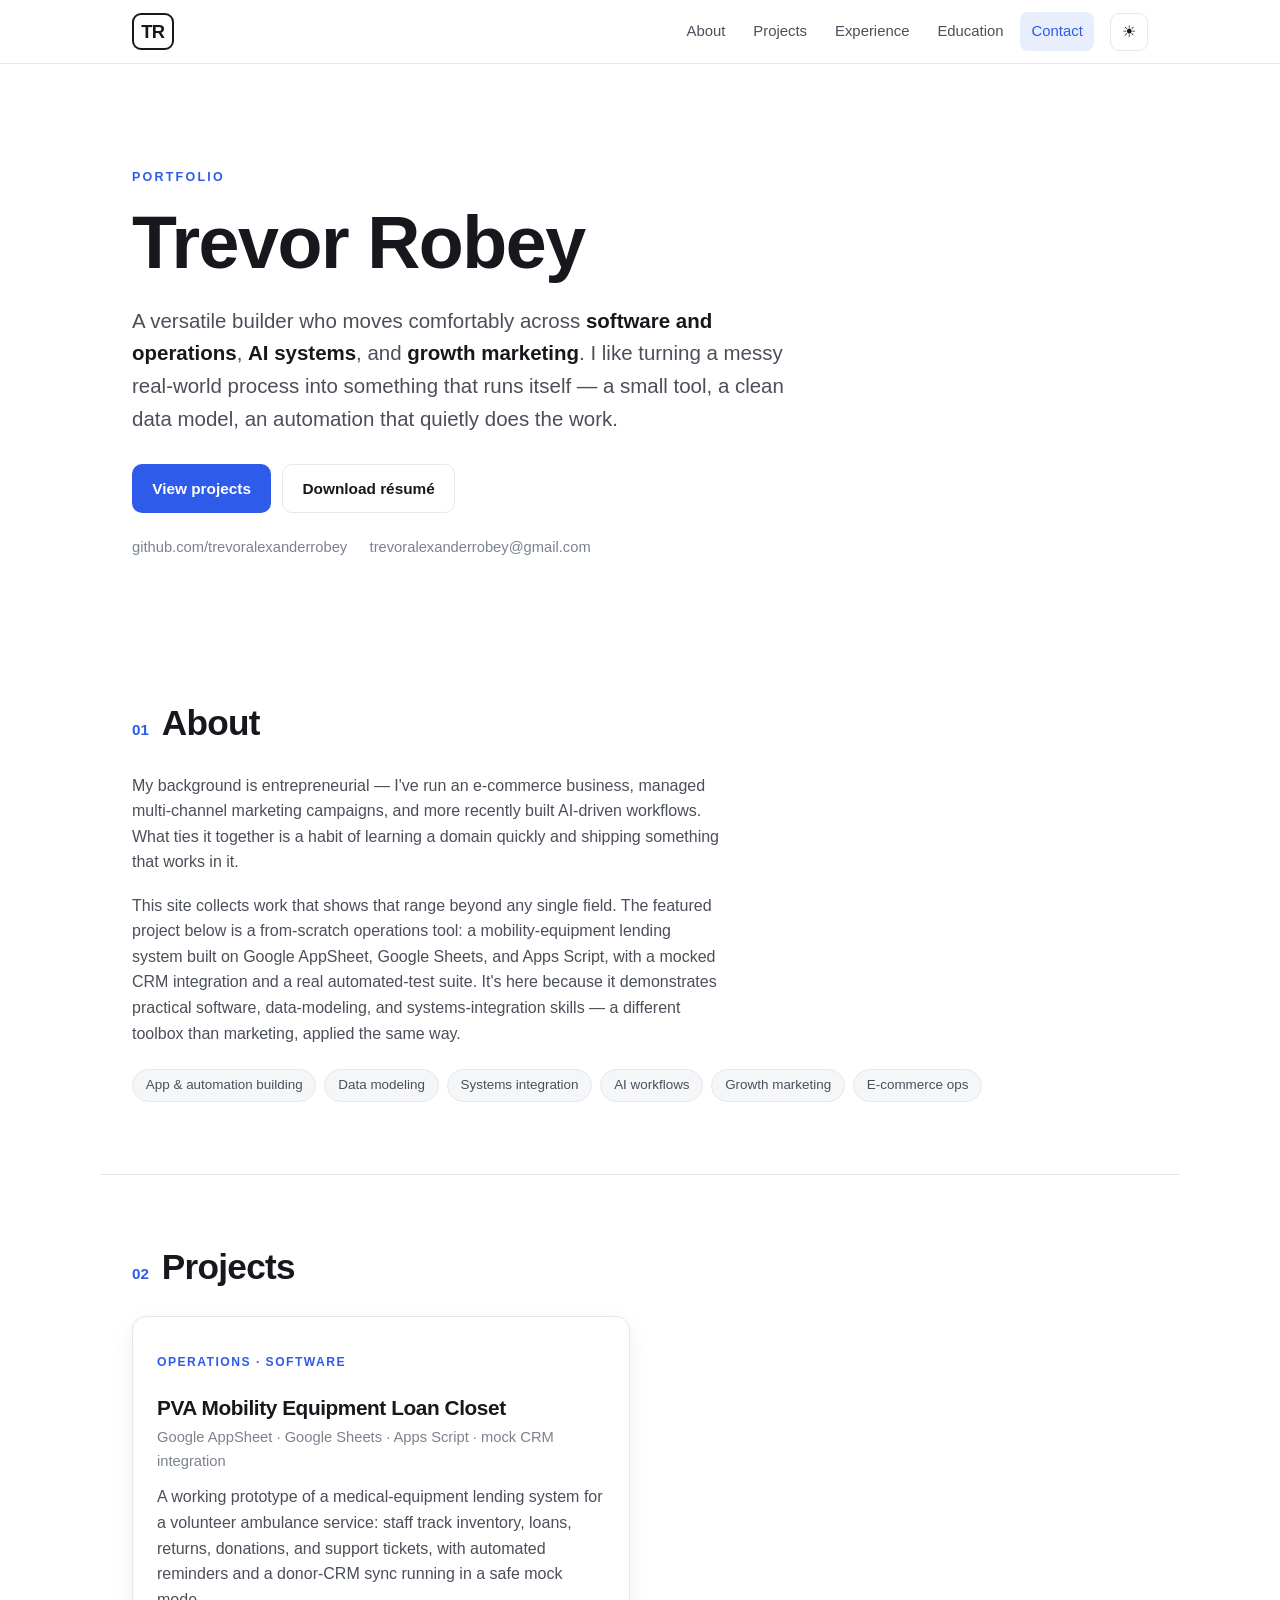
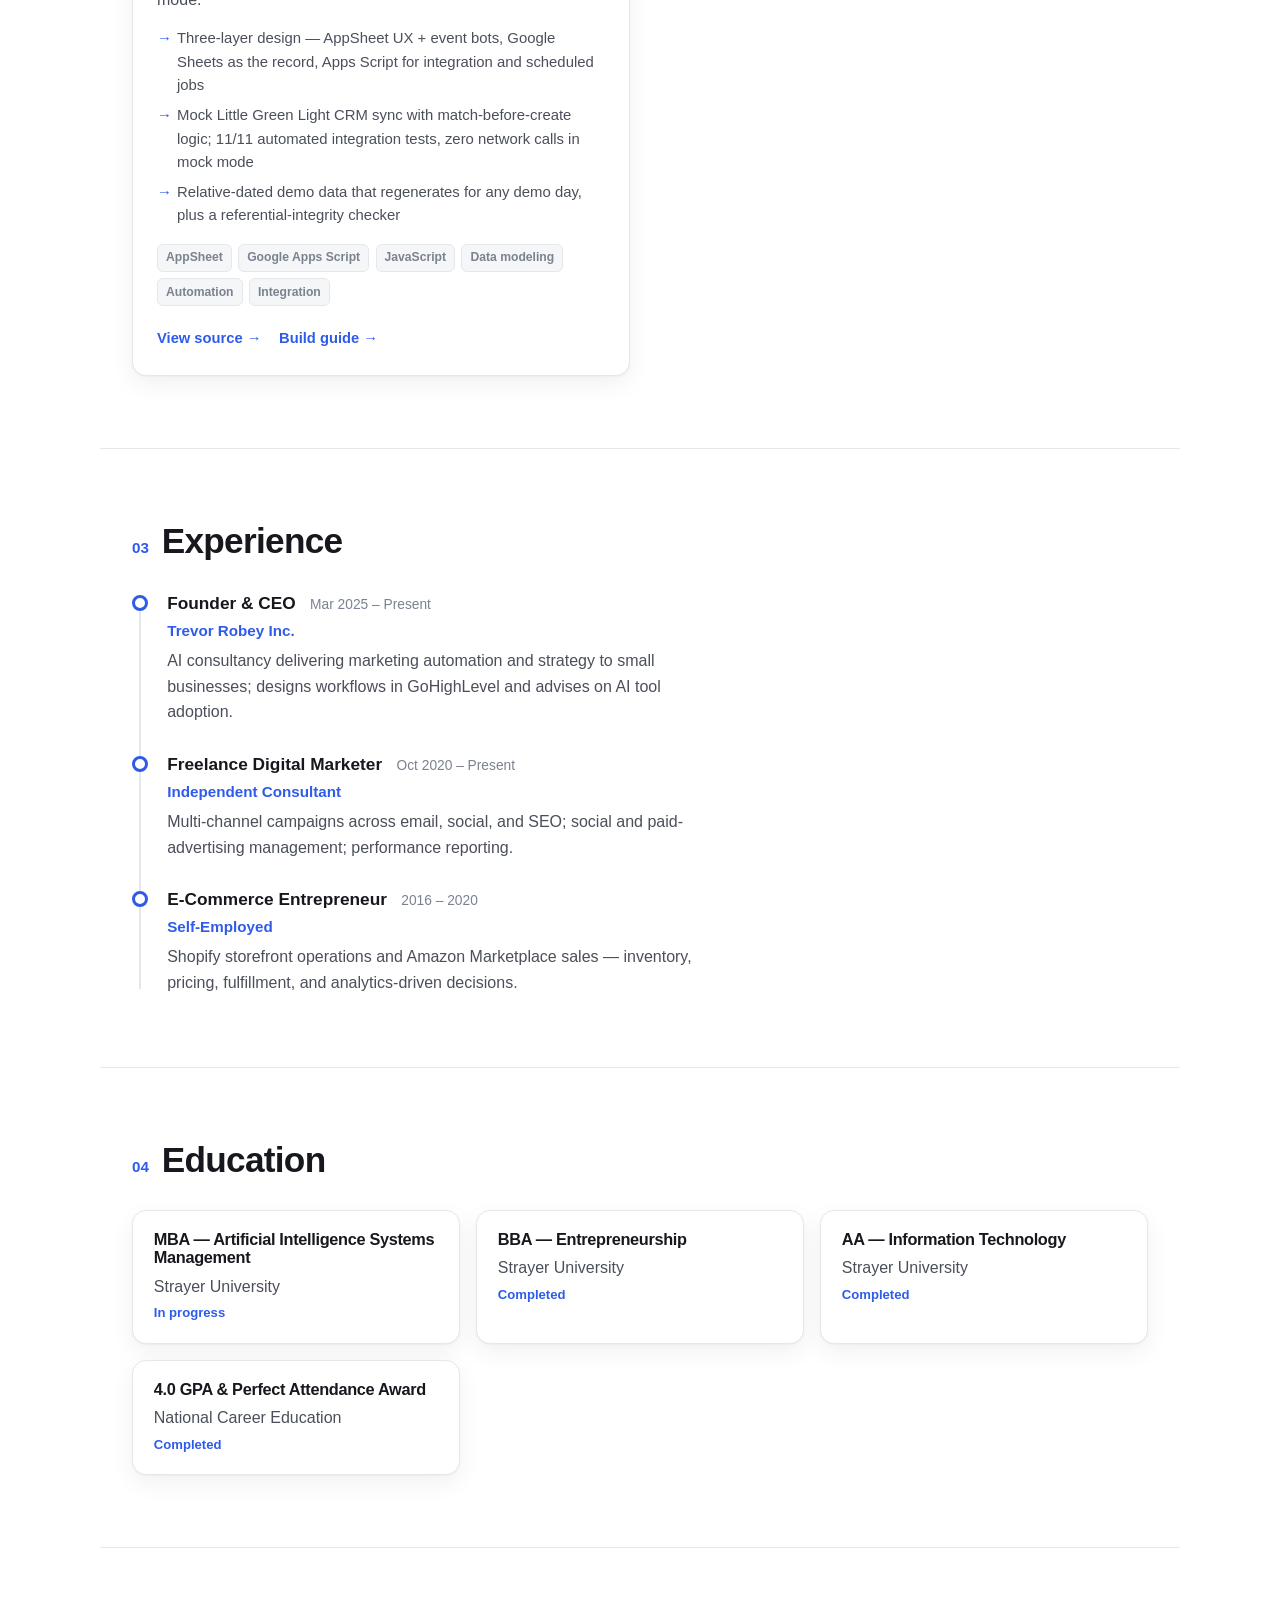
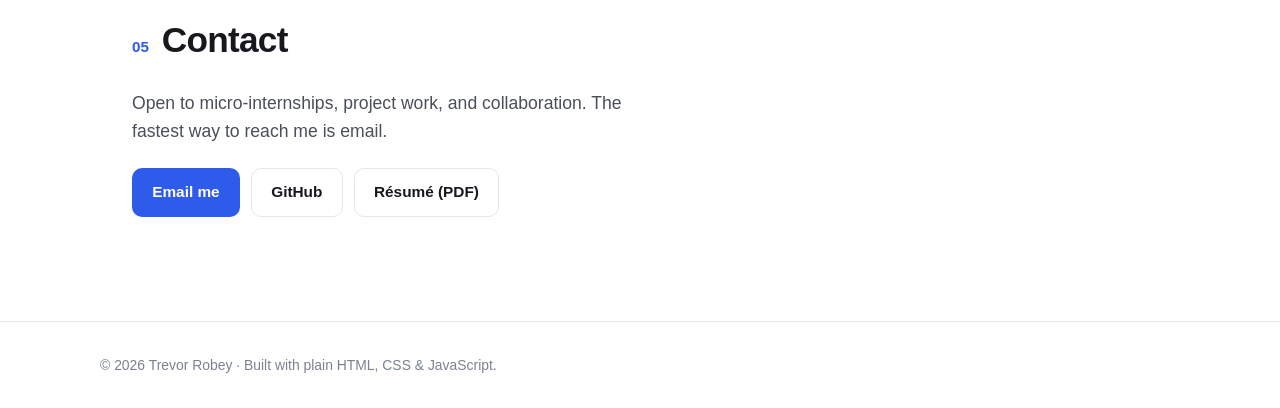
==== index.html @ 6213684a "Initial commit: de-branded single-page portfolio Responsive HTML/CSS/JS portfolio (no frameworks, no" ====
<!DOCTYPE html>
<html lang="en">
<head>
  <meta charset="UTF-8" />
  <meta name="viewport" content="width=device-width, initial-scale=1.0" />
  <title>Trevor Robey — Portfolio</title>
  <meta name="description" content="Trevor Robey — a versatile builder across software, operations, AI systems, marketing, and e-commerce. Selected projects and background." />
  <meta name="color-scheme" content="light dark" />
  <link rel="icon" type="image/svg+xml" href="assets/favicon.svg" />
  <link rel="stylesheet" href="css/style.css" />
</head>
<body>
  <a class="skip-link" href="#main">Skip to content</a>

  <header class="nav" id="nav">
    <div class="nav__inner">
      <a class="nav__brand" href="#top" aria-label="Home">TR</a>
      <nav class="nav__links" id="nav-links" aria-label="Primary">
        <a href="#about">About</a>
        <a href="#projects">Projects</a>
        <a href="#experience">Experience</a>
        <a href="#education">Education</a>
        <a href="#contact">Contact</a>
      </nav>
      <div class="nav__actions">
        <button class="theme-toggle" id="theme-toggle" type="button" aria-label="Toggle dark mode" title="Toggle theme">
          <span class="theme-toggle__icon" aria-hidden="true"></span>
        </button>
        <button class="nav__burger" id="nav-burger" type="button" aria-label="Open menu" aria-expanded="false" aria-controls="nav-links">
          <span></span><span></span><span></span>
        </button>
      </div>
    </div>
  </header>

  <main id="main">
    <!-- HERO / ABOUT -->
    <section class="hero" id="top">
      <div class="hero__inner reveal">
        <p class="hero__eyebrow">Portfolio</p>
        <h1 class="hero__title">Trevor Robey</h1>
        <p class="hero__lede">
          A versatile builder who moves comfortably across <strong>software and operations</strong>,
          <strong>AI systems</strong>, and <strong>growth marketing</strong>. I like turning a messy real-world
          process into something that runs itself — a small tool, a clean data model, an automation that
          quietly does the work.
        </p>
        <div class="hero__cta">
          <a class="btn btn--primary" href="#projects">View projects</a>
          <a class="btn btn--ghost" href="assets/Trevor-Robey-Resume.pdf" target="_blank" rel="noopener">Download résumé</a>
        </div>
        <ul class="hero__meta" aria-label="Quick links">
          <li><a href="https://github.com/trevoralexanderrobey" target="_blank" rel="noopener">github.com/trevoralexanderrobey</a></li>
          <li><a href="mailto:trevoralexanderrobey@gmail.com">trevoralexanderrobey@gmail.com</a></li>
        </ul>
      </div>
    </section>

    <!-- ABOUT DETAIL -->
    <section class="section" id="about" aria-labelledby="about-h">
      <div class="section__head reveal">
        <span class="section__num">01</span>
        <h2 id="about-h">About</h2>
      </div>
      <div class="about reveal">
        <p>
          My background is entrepreneurial — I've run an e-commerce business, managed multi-channel marketing
          campaigns, and more recently built AI-driven workflows. What ties it together is a habit of learning
          a domain quickly and shipping something that works in it.
        </p>
        <p>
          This site collects work that shows that range beyond any single field. The featured project below is a
          from-scratch operations tool: a mobility-equipment lending system built on Google AppSheet, Google Sheets,
          and Apps Script, with a mocked CRM integration and a real automated-test suite. It's here because it
          demonstrates practical software, data-modeling, and systems-integration skills — a different toolbox than
          marketing, applied the same way.
        </p>
        <ul class="about__tags" aria-label="Areas of focus">
          <li>App &amp; automation building</li>
          <li>Data modeling</li>
          <li>Systems integration</li>
          <li>AI workflows</li>
          <li>Growth marketing</li>
          <li>E-commerce ops</li>
        </ul>
      </div>
    </section>

    <!-- PROJECTS -->
    <section class="section" id="projects" aria-labelledby="projects-h">
      <div class="section__head reveal">
        <span class="section__num">02</span>
        <h2 id="projects-h">Projects</h2>
      </div>
      <!-- Project data. Add a project by appending an object to this array. -->
      <script id="projects-data" type="application/json">
      {
        "projects": [
          {
            "eyebrow": "Operations · Software",
            "title": "PVA Mobility Equipment Loan Closet",
            "subtitle": "Google AppSheet · Google Sheets · Apps Script · mock CRM integration",
            "description": "A working prototype of a medical-equipment lending system for a volunteer ambulance service: staff track inventory, loans, returns, donations, and support tickets, with automated reminders and a donor-CRM sync running in a safe mock mode.",
            "highlights": [
              "Three-layer design — AppSheet UX + event bots, Google Sheets as the record, Apps Script for integration and scheduled jobs",
              "Mock Little Green Light CRM sync with match-before-create logic; 11/11 automated integration tests, zero network calls in mock mode",
              "Relative-dated demo data that regenerates for any demo day, plus a referential-integrity checker"
            ],
            "tags": ["AppSheet", "Google Apps Script", "JavaScript", "Data modeling", "Automation", "Integration"],
            "links": [
              { "label": "View source", "href": "https://github.com/trevoralexanderrobey/pva-loan-closet" },
              { "label": "Build guide", "href": "https://github.com/trevoralexanderrobey/pva-loan-closet/blob/main/docs/AppSheet_Build_Guide.md" }
            ]
          }
        ]
      }
      </script>

      <div class="projects" id="projects-grid" aria-live="polite">
        <!-- JS replaces this with cards from #projects-data. Static card = no-JS fallback. -->
        <article class="project">
          <p class="project__eyebrow">Operations · Software</p>
          <h3 class="project__title">PVA Mobility Equipment Loan Closet</h3>
          <p class="project__subtitle">Google AppSheet · Google Sheets · Apps Script · mock CRM integration</p>
          <p class="project__desc">A working prototype of a medical-equipment lending system for a volunteer ambulance service, with automated reminders and a donor-CRM sync running in a safe mock mode. Built on AppSheet + Google Sheets + Apps Script, with an 11/11 automated test suite.</p>
          <div class="project__links">
            <a href="https://github.com/trevoralexanderrobey/pva-loan-closet" target="_blank" rel="noopener">View source →</a>
            <a href="https://github.com/trevoralexanderrobey/pva-loan-closet/blob/main/docs/AppSheet_Build_Guide.md" target="_blank" rel="noopener">Build guide →</a>
          </div>
        </article>
      </div>
    </section>

    <!-- EXPERIENCE -->
    <section class="section" id="experience" aria-labelledby="experience-h">
      <div class="section__head reveal">
        <span class="section__num">03</span>
        <h2 id="experience-h">Experience</h2>
      </div>
      <ol class="timeline">
        <li class="timeline__item reveal">
          <div class="timeline__dot" aria-hidden="true"></div>
          <div class="timeline__body">
            <div class="timeline__meta"><span class="timeline__role">Founder &amp; CEO</span><span class="timeline__dates">Mar 2025 – Present</span></div>
            <p class="timeline__org">Trevor Robey Inc.</p>
            <p class="timeline__desc">AI consultancy delivering marketing automation and strategy to small businesses; designs workflows in GoHighLevel and advises on AI tool adoption.</p>
          </div>
        </li>
        <li class="timeline__item reveal">
          <div class="timeline__dot" aria-hidden="true"></div>
          <div class="timeline__body">
            <div class="timeline__meta"><span class="timeline__role">Freelance Digital Marketer</span><span class="timeline__dates">Oct 2020 – Present</span></div>
            <p class="timeline__org">Independent Consultant</p>
            <p class="timeline__desc">Multi-channel campaigns across email, social, and SEO; social and paid-advertising management; performance reporting.</p>
          </div>
        </li>
        <li class="timeline__item reveal">
          <div class="timeline__dot" aria-hidden="true"></div>
          <div class="timeline__body">
            <div class="timeline__meta"><span class="timeline__role">E-Commerce Entrepreneur</span><span class="timeline__dates">2016 – 2020</span></div>
            <p class="timeline__org">Self-Employed</p>
            <p class="timeline__desc">Shopify storefront operations and Amazon Marketplace sales — inventory, pricing, fulfillment, and analytics-driven decisions.</p>
          </div>
        </li>
      </ol>
    </section>

    <!-- EDUCATION -->
    <section class="section" id="education" aria-labelledby="education-h">
      <div class="section__head reveal">
        <span class="section__num">04</span>
        <h2 id="education-h">Education</h2>
      </div>
      <div class="edu">
        <article class="edu__card reveal">
          <h3>MBA — Artificial Intelligence Systems Management</h3>
          <p class="edu__school">Strayer University</p>
          <p class="edu__status">In progress</p>
        </article>
        <article class="edu__card reveal">
          <h3>BBA — Entrepreneurship</h3>
          <p class="edu__school">Strayer University</p>
          <p class="edu__status">Completed</p>
        </article>
        <article class="edu__card reveal">
          <h3>AA — Information Technology</h3>
          <p class="edu__school">Strayer University</p>
          <p class="edu__status">Completed</p>
        </article>
        <article class="edu__card reveal">
          <h3>4.0 GPA &amp; Perfect Attendance Award</h3>
          <p class="edu__school">National Career Education</p>
          <p class="edu__status">Completed</p>
        </article>
      </div>
    </section>

    <!-- CONTACT -->
    <section class="section section--contact" id="contact" aria-labelledby="contact-h">
      <div class="section__head reveal">
        <span class="section__num">05</span>
        <h2 id="contact-h">Contact</h2>
      </div>
      <div class="contact reveal">
        <p class="contact__lede">Open to micro-internships, project work, and collaboration. The fastest way to reach me is email.</p>
        <div class="contact__links">
          <a class="btn btn--primary" href="mailto:trevoralexanderrobey@gmail.com">Email me</a>
          <a class="btn btn--ghost" href="https://github.com/trevoralexanderrobey" target="_blank" rel="noopener">GitHub</a>
          <a class="btn btn--ghost" href="assets/Trevor-Robey-Resume.pdf" target="_blank" rel="noopener">Résumé (PDF)</a>
        </div>
      </div>
    </section>
  </main>

  <footer class="footer">
    <p>© <span id="year">2026</span> Trevor Robey · Built with plain HTML, CSS &amp; JavaScript.</p>
  </footer>

  <script src="js/main.js" defer></script>
</body>
</html>
---- css/style.css ----
/* ===========================================================================
   TR-Portfolio — style.css
   Modern, responsive, single-page. No frameworks, no external requests.
   Light + dark via prefers-color-scheme, overridable by a [data-theme] toggle.
   =========================================================================== */

:root {
  --bg: #ffffff;
  --bg-soft: #f5f6f8;
  --bg-elev: #ffffff;
  --ink: #16181d;
  --ink-soft: #4a4f5a;
  --ink-faint: #7b828f;
  --line: #e4e7ec;
  --accent: #2f5bea;
  --accent-ink: #ffffff;
  --accent-soft: rgba(47, 91, 234, 0.10);
  --shadow: 0 1px 2px rgba(16, 18, 29, .04), 0 8px 24px rgba(16, 18, 29, .06);
  --radius: 14px;
  --maxw: 1080px;
  --nav-h: 64px;
  --font: -apple-system, BlinkMacSystemFont, "Segoe UI", Roboto, Helvetica, Arial, sans-serif;
}

@media (prefers-color-scheme: dark) {
  :root {
    --bg: #0e1014;
    --bg-soft: #14171d;
    --bg-elev: #171b22;
    --ink: #eef1f6;
    --ink-soft: #b7bdc9;
    --ink-faint: #838b99;
    --line: #262b34;
    --accent: #6d8bff;
    --accent-ink: #0e1014;
    --accent-soft: rgba(109, 139, 255, 0.14);
    --shadow: 0 1px 2px rgba(0, 0, 0, .3), 0 10px 30px rgba(0, 0, 0, .35);
  }
}

/* Manual overrides win over the media query in both directions */
:root[data-theme="dark"] {
  --bg: #0e1014; --bg-soft: #14171d; --bg-elev: #171b22;
  --ink: #eef1f6; --ink-soft: #b7bdc9; --ink-faint: #838b99; --line: #262b34;
  --accent: #6d8bff; --accent-ink: #0e1014; --accent-soft: rgba(109,139,255,.14);
  --shadow: 0 1px 2px rgba(0,0,0,.3), 0 10px 30px rgba(0,0,0,.35);
}
:root[data-theme="light"] {
  --bg: #ffffff; --bg-soft: #f5f6f8; --bg-elev: #ffffff;
  --ink: #16181d; --ink-soft: #4a4f5a; --ink-faint: #7b828f; --line: #e4e7ec;
  --accent: #2f5bea; --accent-ink: #ffffff; --accent-soft: rgba(47,91,234,.10);
  --shadow: 0 1px 2px rgba(16,18,29,.04), 0 8px 24px rgba(16,18,29,.06);
}

* { box-sizing: border-box; }

html { scroll-behavior: smooth; scroll-padding-top: calc(var(--nav-h) + 12px); }
@media (prefers-reduced-motion: reduce) { html { scroll-behavior: auto; } }

body {
  margin: 0;
  font-family: var(--font);
  color: var(--ink);
  background: var(--bg);
  line-height: 1.6;
  -webkit-font-smoothing: antialiased;
  text-rendering: optimizeLegibility;
}

a { color: var(--accent); text-decoration: none; }
a:hover { text-decoration: underline; }

h1, h2, h3 { line-height: 1.15; letter-spacing: -0.02em; margin: 0; }

.skip-link {
  position: absolute; left: -999px; top: 0; z-index: 100;
  background: var(--accent); color: var(--accent-ink);
  padding: .6rem 1rem; border-radius: 0 0 8px 0;
}
.skip-link:focus { left: 0; }

/* ------------------------------------------------------------------ nav */
.nav {
  position: sticky; top: 0; z-index: 50;
  height: var(--nav-h);
  background: color-mix(in srgb, var(--bg) 82%, transparent);
  backdrop-filter: saturate(1.4) blur(12px);
  -webkit-backdrop-filter: saturate(1.4) blur(12px);
  border-bottom: 1px solid var(--line);
}
.nav__inner {
  max-width: var(--maxw); margin: 0 auto; height: 100%;
  padding: 0 clamp(1rem, 4vw, 2rem);
  display: flex; align-items: center; gap: 1rem;
}
.nav__brand {
  font-weight: 800; font-size: 1.15rem; letter-spacing: -.03em;
  color: var(--ink); text-decoration: none;
  border: 2px solid var(--ink); border-radius: 9px; padding: .1rem .45rem;
}
.nav__links { margin-left: auto; display: flex; gap: .35rem; }
.nav__links a {
  color: var(--ink-soft); font-size: .93rem; font-weight: 500;
  padding: .5rem .7rem; border-radius: 8px; text-decoration: none;
}
.nav__links a:hover { color: var(--ink); background: var(--bg-soft); }
.nav__links a.is-active { color: var(--accent); background: var(--accent-soft); }

.nav__actions { display: flex; align-items: center; gap: .4rem; }
.theme-toggle {
  width: 38px; height: 38px; display: grid; place-items: center;
  border: 1px solid var(--line); border-radius: 9px; background: var(--bg-elev);
  cursor: pointer; color: var(--ink);
}
.theme-toggle:hover { background: var(--bg-soft); }
.theme-toggle__icon { font-size: 1rem; line-height: 1; display: block; }

.nav__burger { display: none; width: 38px; height: 38px; border: 1px solid var(--line);
  border-radius: 9px; background: var(--bg-elev); cursor: pointer; padding: 0;
  flex-direction: column; gap: 4px; align-items: center; justify-content: center; }
.nav__burger span { width: 18px; height: 2px; background: var(--ink); border-radius: 2px; transition: .2s; }
.nav__burger[aria-expanded="true"] span:nth-child(1) { transform: translateY(6px) rotate(45deg); }
.nav__burger[aria-expanded="true"] span:nth-child(2) { opacity: 0; }
.nav__burger[aria-expanded="true"] span:nth-child(3) { transform: translateY(-6px) rotate(-45deg); }

@media (max-width: 720px) {
  .nav__burger { display: flex; }
  .nav__links {
    position: fixed; inset: var(--nav-h) 0 auto 0; flex-direction: column; gap: 0;
    background: var(--bg-elev); border-bottom: 1px solid var(--line);
    padding: .5rem clamp(1rem, 4vw, 2rem) 1rem;
    transform: translateY(-140%); transition: transform .25s ease; box-shadow: var(--shadow);
  }
  .nav__links.is-open { transform: translateY(0); }
  .nav__links a { padding: .8rem .4rem; border-radius: 8px; font-size: 1rem; }
}

/* ------------------------------------------------------------------ layout */
.hero, .section { max-width: var(--maxw); margin: 0 auto; padding: 0 clamp(1rem, 4vw, 2rem); }

.hero { padding-top: clamp(3rem, 10vw, 6.5rem); padding-bottom: clamp(2.5rem, 7vw, 4.5rem); }
.hero__eyebrow {
  text-transform: uppercase; letter-spacing: .18em; font-size: .78rem; font-weight: 700;
  color: var(--accent); margin: 0 0 .8rem;
}
.hero__title { font-size: clamp(2.6rem, 8vw, 4.6rem); font-weight: 800; }
.hero__lede {
  max-width: 60ch; margin: 1.2rem 0 0; font-size: clamp(1.05rem, 2.4vw, 1.28rem);
  color: var(--ink-soft);
}
.hero__lede strong { color: var(--ink); font-weight: 650; }
.hero__cta { display: flex; flex-wrap: wrap; gap: .7rem; margin: 1.8rem 0 1.4rem; }
.hero__meta { list-style: none; padding: 0; margin: 0; display: flex; flex-wrap: wrap; gap: .4rem 1.4rem; font-size: .92rem; }
.hero__meta a { color: var(--ink-faint); }
.hero__meta a:hover { color: var(--accent); }

.btn {
  display: inline-flex; align-items: center; gap: .5rem;
  padding: .7rem 1.2rem; border-radius: 10px; font-weight: 600; font-size: .96rem;
  cursor: pointer; border: 1px solid transparent; text-decoration: none; transition: .16s ease;
}
.btn:hover { text-decoration: none; transform: translateY(-1px); }
.btn--primary { background: var(--accent); color: var(--accent-ink); }
.btn--primary:hover { filter: brightness(1.05); box-shadow: var(--shadow); }
.btn--ghost { background: var(--bg-elev); color: var(--ink); border-color: var(--line); }
.btn--ghost:hover { background: var(--bg-soft); }

.section { padding-top: clamp(2.5rem, 7vw, 4.5rem); padding-bottom: clamp(2.5rem, 7vw, 4.5rem); }
.section + .section { border-top: 1px solid var(--line); }
.section__head { display: flex; align-items: baseline; gap: .8rem; margin-bottom: 1.8rem; }
.section__num { color: var(--accent); font-weight: 700; font-size: .95rem; font-variant-numeric: tabular-nums; }
.section__head h2 { font-size: clamp(1.6rem, 4.5vw, 2.2rem); font-weight: 750; }

.about p { max-width: 66ch; color: var(--ink-soft); margin: 0 0 1.1rem; }
.about__tags { list-style: none; display: flex; flex-wrap: wrap; gap: .5rem; padding: 0; margin: 1.4rem 0 0; }
.about__tags li {
  font-size: .84rem; font-weight: 500; color: var(--ink-soft);
  background: var(--bg-soft); border: 1px solid var(--line); border-radius: 999px; padding: .3rem .8rem;
}

/* ------------------------------------------------------------------ projects */
.projects { display: grid; gap: 1.2rem; grid-template-columns: repeat(auto-fill, minmax(min(100%, 340px), 1fr)); }
.project {
  background: var(--bg-elev); border: 1px solid var(--line); border-radius: var(--radius);
  padding: 1.5rem; box-shadow: var(--shadow); display: flex; flex-direction: column; gap: .7rem;
  transition: transform .18s ease, border-color .18s ease;
}
.project:hover { transform: translateY(-3px); border-color: color-mix(in srgb, var(--accent) 45%, var(--line)); }
.project__eyebrow { font-size: .76rem; text-transform: uppercase; letter-spacing: .12em; font-weight: 700; color: var(--accent); }
.project__title { font-size: 1.3rem; font-weight: 700; }
.project__subtitle { color: var(--ink-faint); font-size: .92rem; margin: -.3rem 0 0; }
.project__desc { color: var(--ink-soft); margin: 0; }
.project__highlights { list-style: none; padding: 0; margin: .2rem 0 0; display: grid; gap: .35rem; }
.project__highlights li { position: relative; padding-left: 1.25rem; color: var(--ink-soft); font-size: .93rem; }
.project__highlights li::before { content: "→"; position: absolute; left: 0; color: var(--accent); font-weight: 700; }
.project__tags { list-style: none; display: flex; flex-wrap: wrap; gap: .4rem; padding: 0; margin: .3rem 0 0; }
.project__tags li { font-size: .76rem; font-weight: 600; color: var(--ink-faint); background: var(--bg-soft); border: 1px solid var(--line); border-radius: 6px; padding: .2rem .5rem; }
.project__links { display: flex; flex-wrap: wrap; gap: .6rem 1.1rem; margin-top: auto; padding-top: .6rem; }
.project__links a { font-weight: 600; font-size: .92rem; }

/* ------------------------------------------------------------------ timeline */
.timeline { list-style: none; margin: 0; padding: 0; position: relative; }
.timeline::before { content: ""; position: absolute; left: 7px; top: 6px; bottom: 6px; width: 2px; background: var(--line); }
.timeline__item { position: relative; padding: 0 0 1.6rem 2.2rem; }
.timeline__item:last-child { padding-bottom: 0; }
.timeline__dot { position: absolute; left: 0; top: 5px; width: 16px; height: 16px; border-radius: 50%; background: var(--bg); border: 3px solid var(--accent); }
.timeline__meta { display: flex; flex-wrap: wrap; align-items: baseline; gap: .3rem .9rem; }
.timeline__role { font-weight: 700; font-size: 1.08rem; }
.timeline__dates { color: var(--ink-faint); font-size: .86rem; font-variant-numeric: tabular-nums; }
.timeline__org { color: var(--accent); font-weight: 600; margin: .1rem 0 .3rem; font-size: .95rem; }
.timeline__desc { color: var(--ink-soft); margin: 0; max-width: 62ch; }

/* ------------------------------------------------------------------ education */
.edu { display: grid; gap: 1rem; grid-template-columns: repeat(auto-fill, minmax(min(100%, 260px), 1fr)); }
.edu__card { background: var(--bg-elev); border: 1px solid var(--line); border-radius: var(--radius); padding: 1.2rem 1.3rem; box-shadow: var(--shadow); }
.edu__card h3 { font-size: 1.02rem; font-weight: 700; }
.edu__school { color: var(--ink-soft); margin: .4rem 0 .2rem; }
.edu__status { color: var(--accent); font-size: .82rem; font-weight: 600; margin: 0; }

/* ------------------------------------------------------------------ contact */
.section--contact { text-align: left; }
.contact__lede { max-width: 54ch; color: var(--ink-soft); font-size: 1.1rem; margin: 0 0 1.4rem; }
.contact__links { display: flex; flex-wrap: wrap; gap: .7rem; }

/* ------------------------------------------------------------------ footer */
.footer { border-top: 1px solid var(--line); margin-top: 2rem; padding: 2rem clamp(1rem, 4vw, 2rem); }
.footer p { max-width: var(--maxw); margin: 0 auto; color: var(--ink-faint); font-size: .87rem; }

/* ------------------------------------------------------------------ reveal */
.reveal { opacity: 0; transform: translateY(14px); transition: opacity .5s ease, transform .5s ease; }
.reveal.is-in { opacity: 1; transform: none; }
@media (prefers-reduced-motion: reduce) { .reveal { opacity: 1; transform: none; transition: none; } }
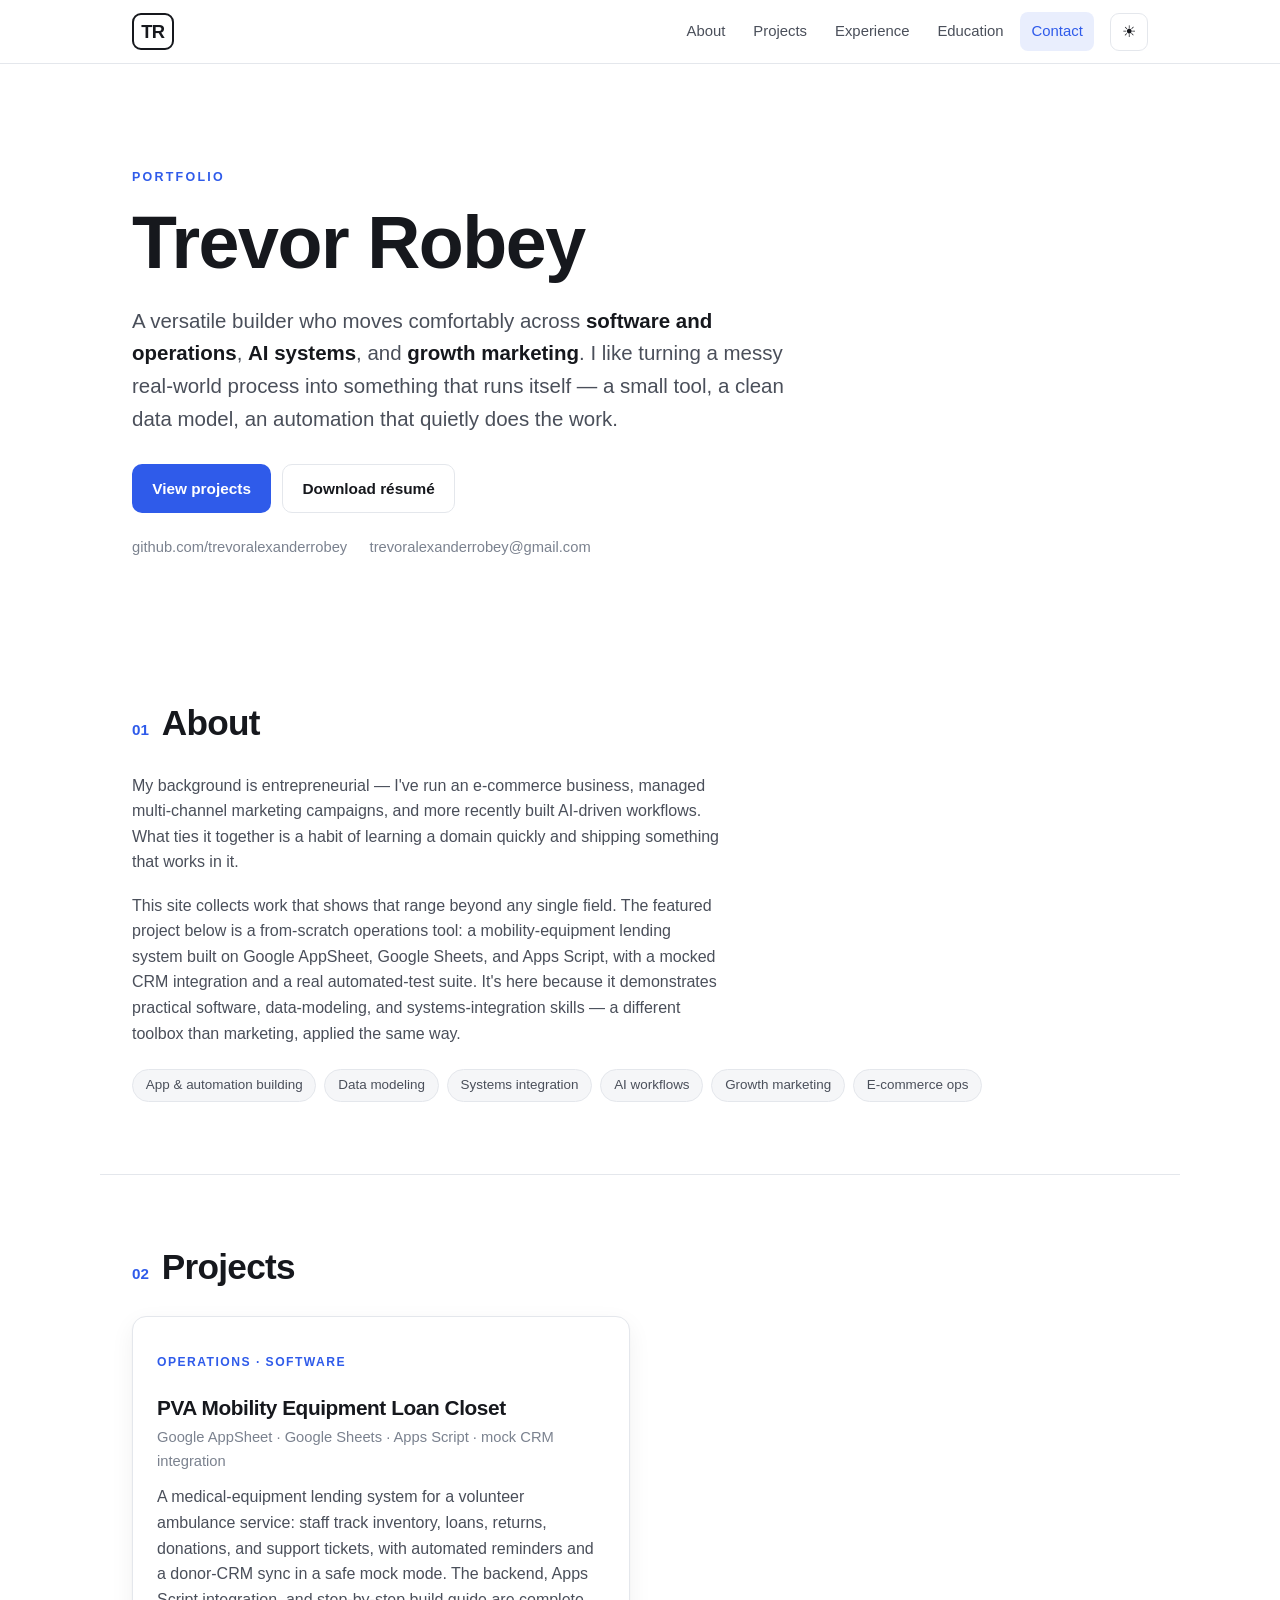
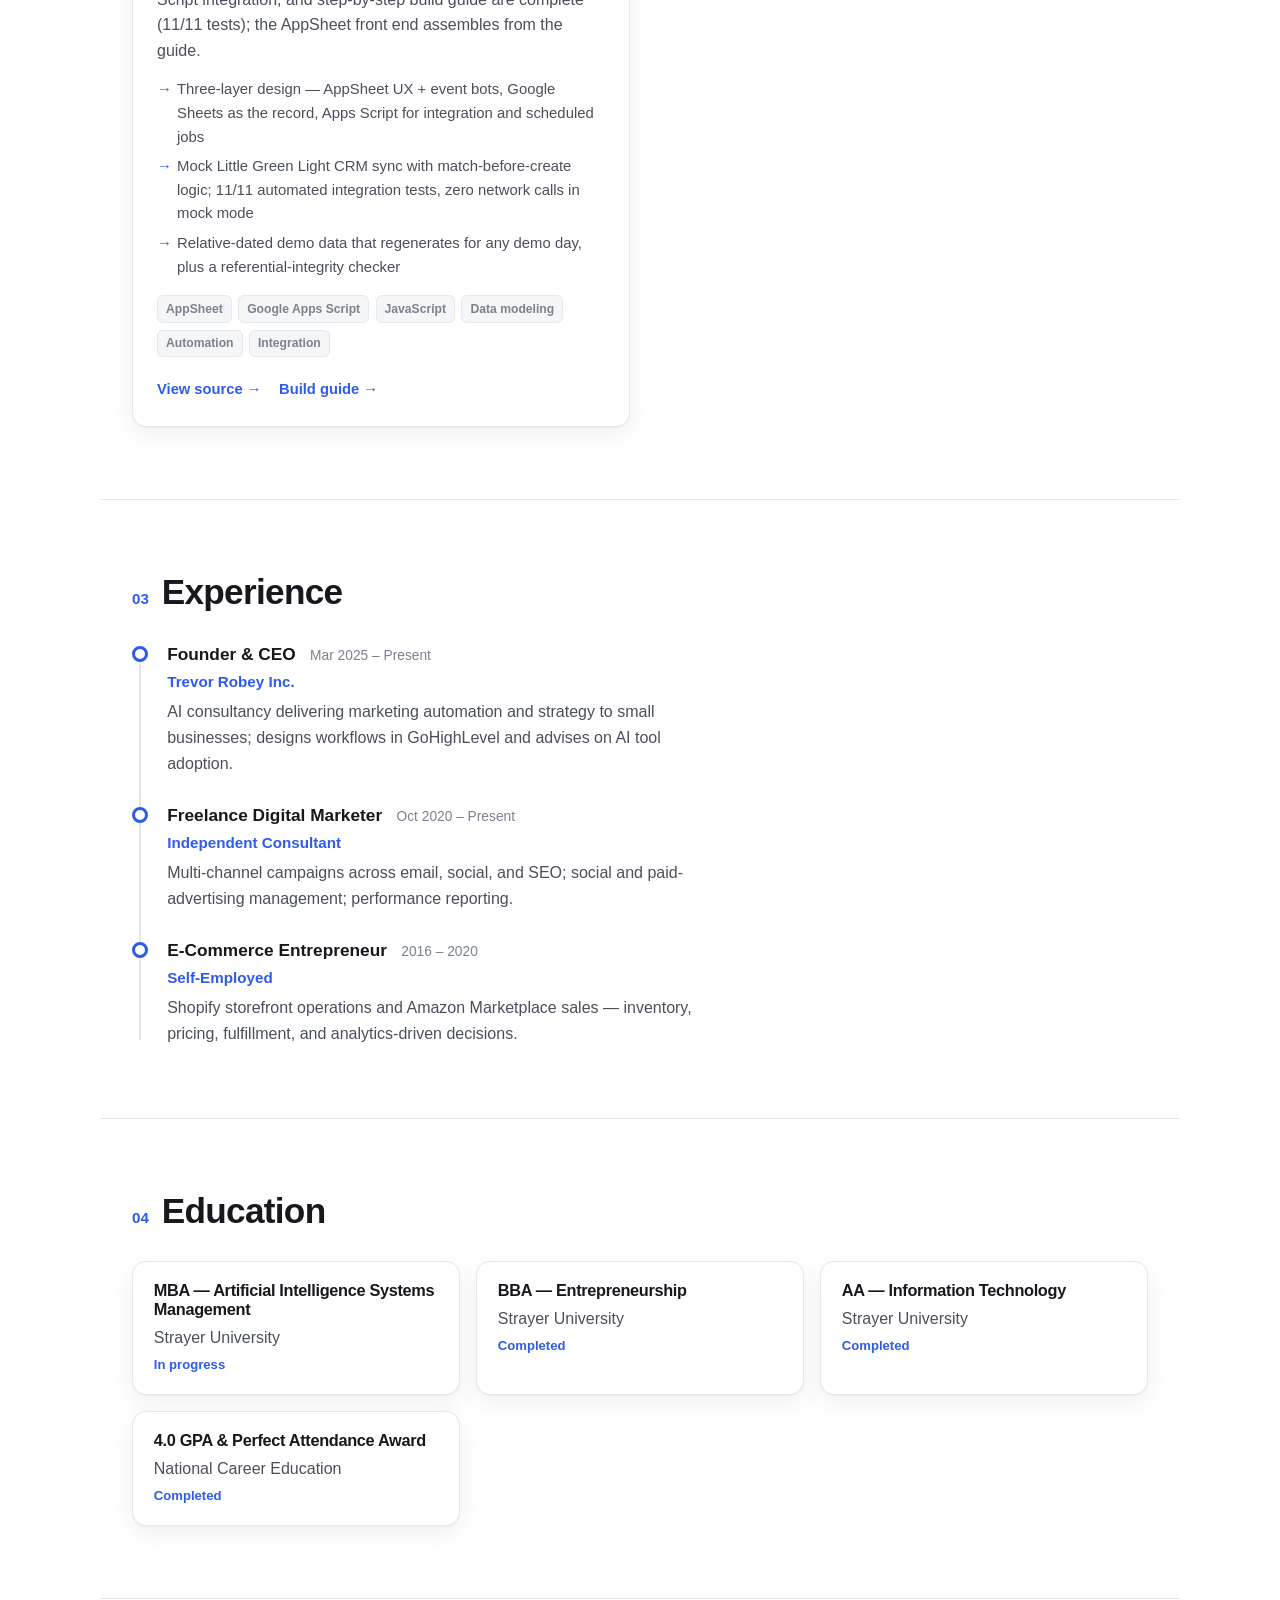
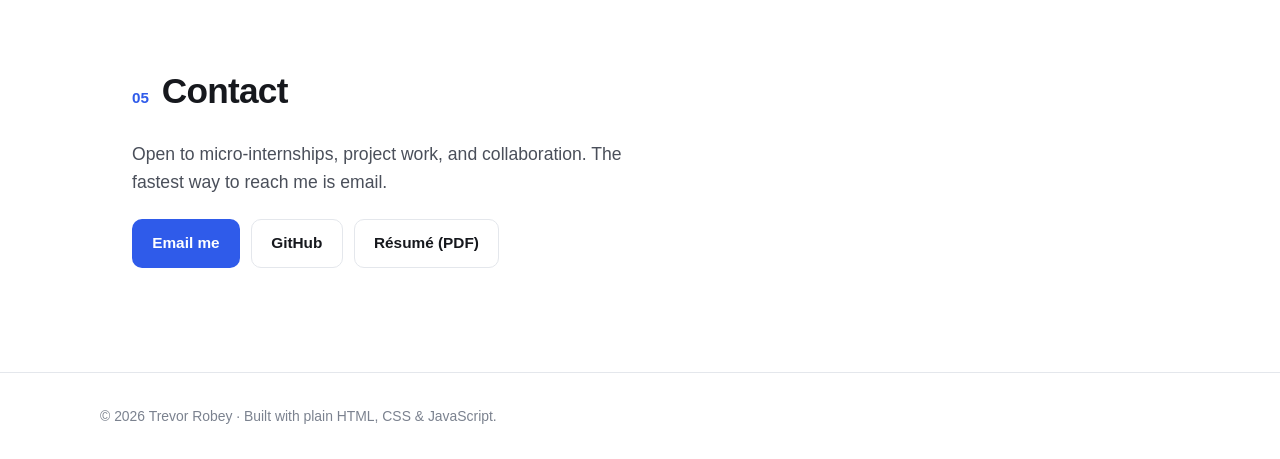
==== commit 0bced8f6: "Reword PVA card to match reality (backend/tests done; app assembles from guide) Co-Authored-By: Clau" ====
--- a/index.html
+++ b/index.html
@@ -100,7 +100,7 @@
             "eyebrow": "Operations · Software",
             "title": "PVA Mobility Equipment Loan Closet",
             "subtitle": "Google AppSheet · Google Sheets · Apps Script · mock CRM integration",
-            "description": "A working prototype of a medical-equipment lending system for a volunteer ambulance service: staff track inventory, loans, returns, donations, and support tickets, with automated reminders and a donor-CRM sync running in a safe mock mode.",
+            "description": "A medical-equipment lending system for a volunteer ambulance service: staff track inventory, loans, returns, donations, and support tickets, with automated reminders and a donor-CRM sync in a safe mock mode. The backend, Apps Script integration, and step-by-step build guide are complete (11/11 tests); the AppSheet front end assembles from the guide.",
             "highlights": [
               "Three-layer design — AppSheet UX + event bots, Google Sheets as the record, Apps Script for integration and scheduled jobs",
               "Mock Little Green Light CRM sync with match-before-create logic; 11/11 automated integration tests, zero network calls in mock mode",
@@ -122,7 +122,7 @@
           <p class="project__eyebrow">Operations · Software</p>
           <h3 class="project__title">PVA Mobility Equipment Loan Closet</h3>
           <p class="project__subtitle">Google AppSheet · Google Sheets · Apps Script · mock CRM integration</p>
-          <p class="project__desc">A working prototype of a medical-equipment lending system for a volunteer ambulance service, with automated reminders and a donor-CRM sync running in a safe mock mode. Built on AppSheet + Google Sheets + Apps Script, with an 11/11 automated test suite.</p>
+          <p class="project__desc">A medical-equipment lending system for a volunteer ambulance service, with automated reminders and a donor-CRM sync in a safe mock mode. Backend, Apps Script integration, and build guide complete (11/11 tests); the AppSheet front end assembles from the guide.</p>
           <div class="project__links">
             <a href="https://github.com/trevoralexanderrobey/pva-loan-closet" target="_blank" rel="noopener">View source →</a>
             <a href="https://github.com/trevoralexanderrobey/pva-loan-closet/blob/main/docs/AppSheet_Build_Guide.md" target="_blank" rel="noopener">Build guide →</a>
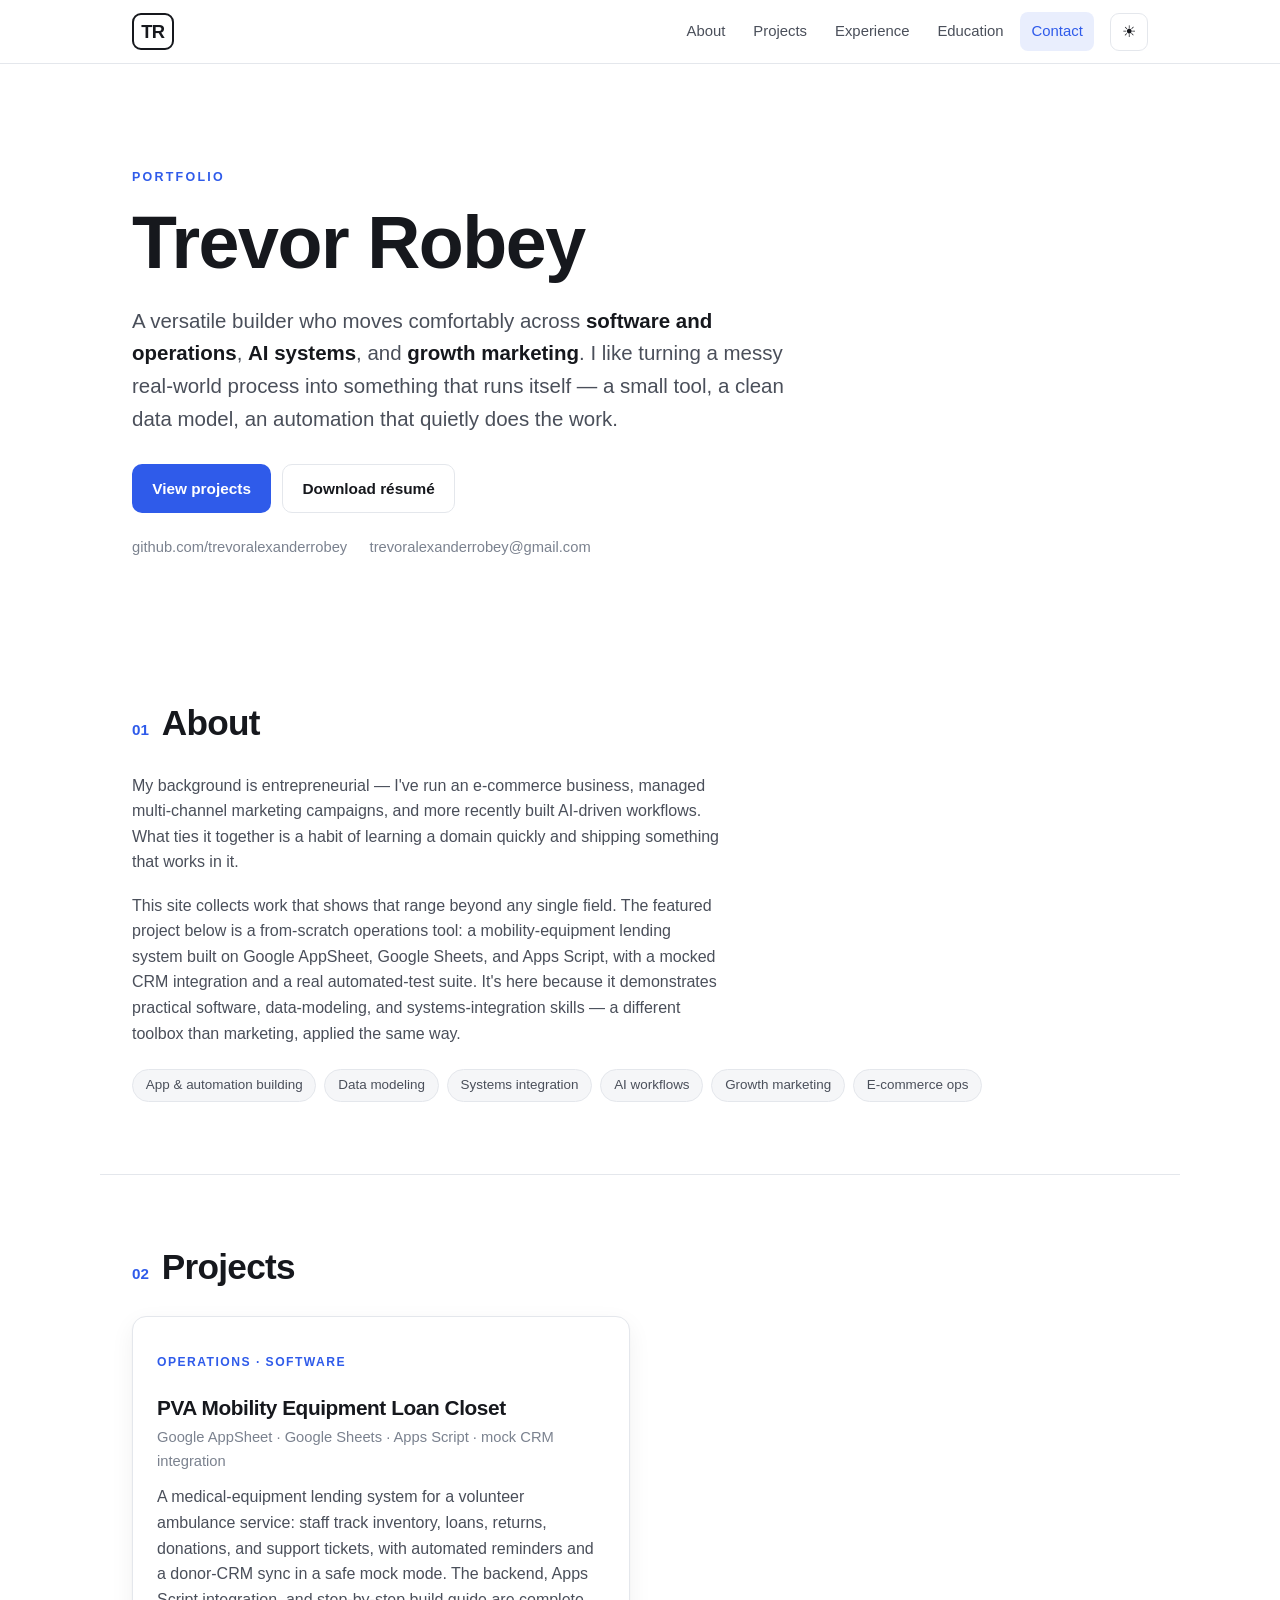
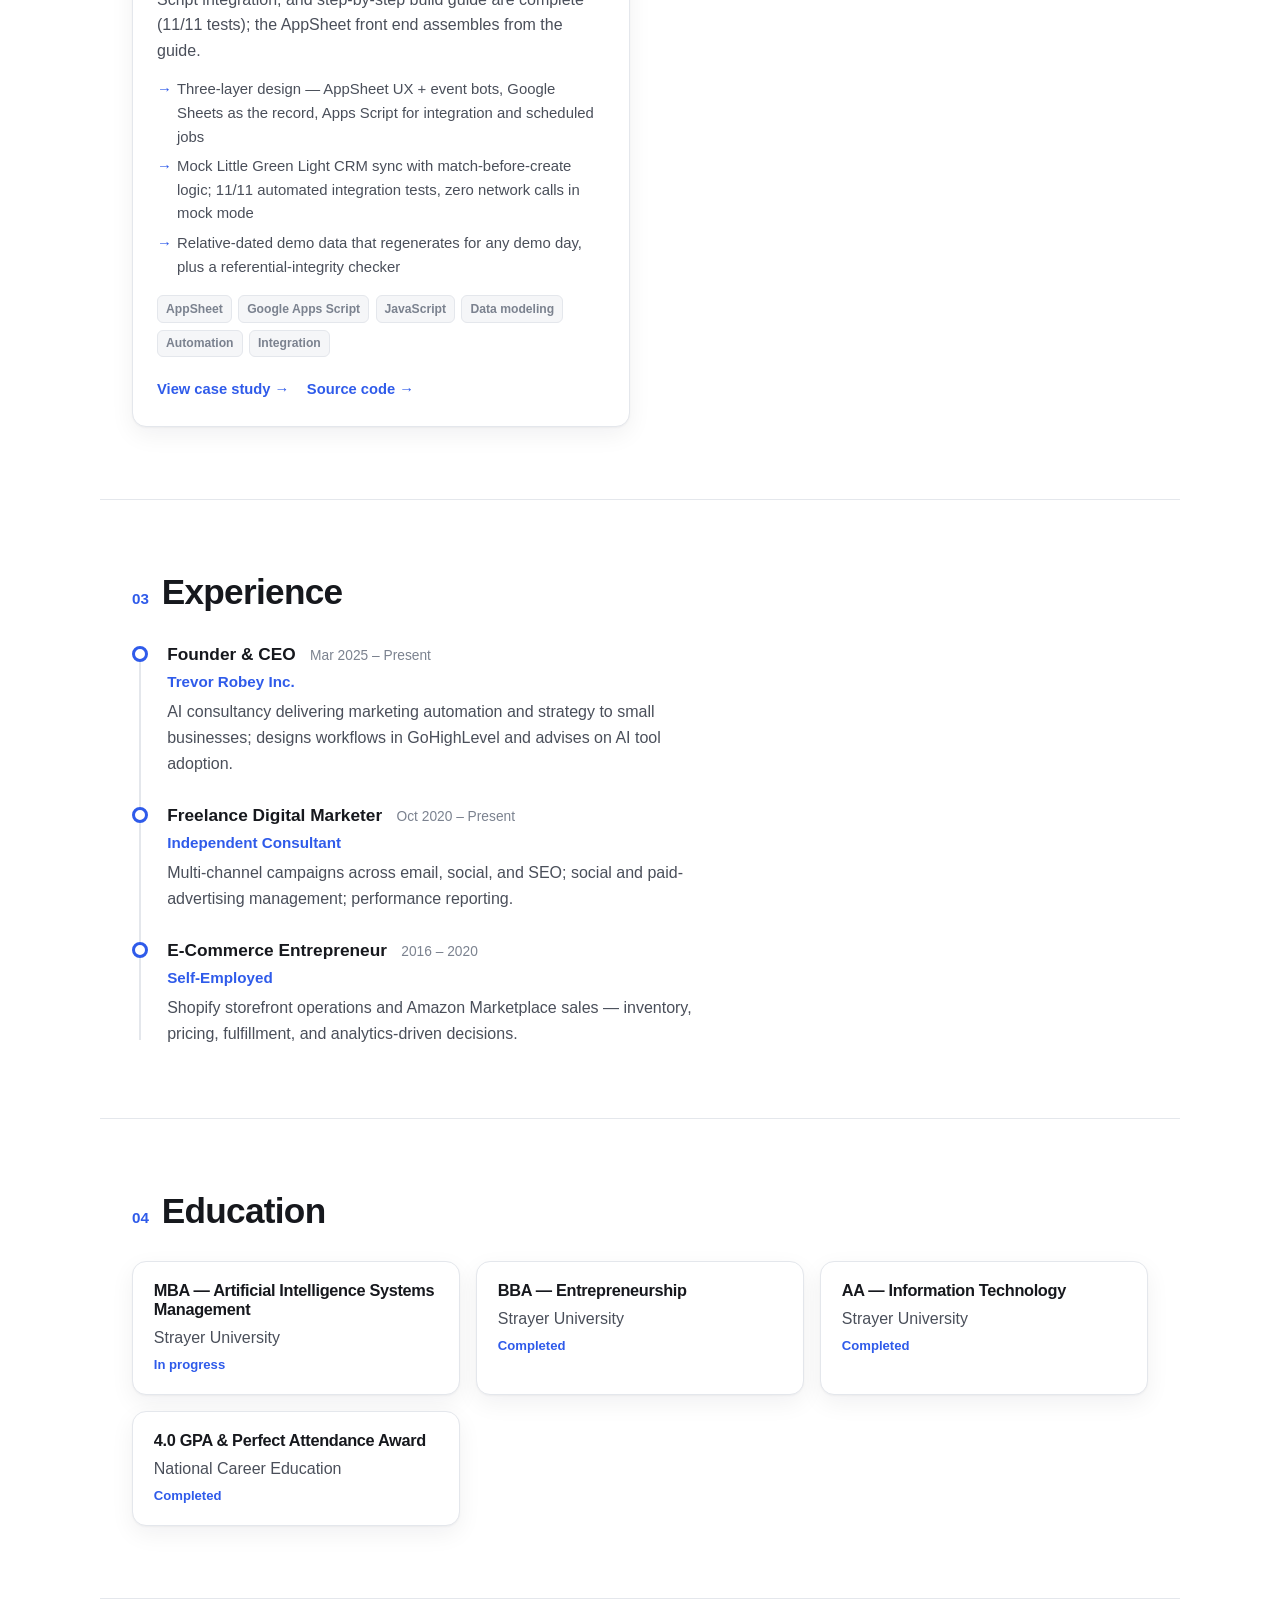
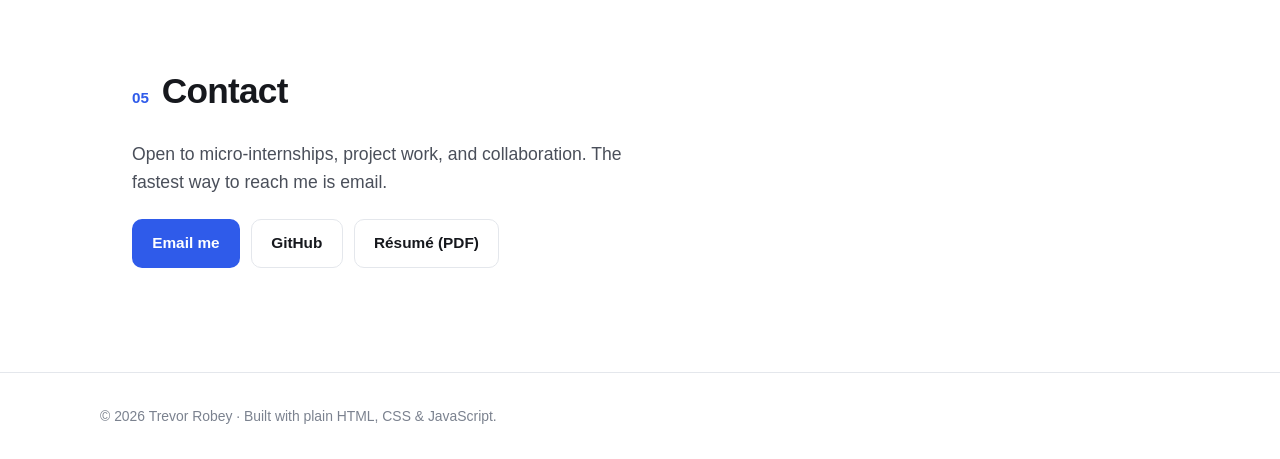
==== commit b424776d: "Add in-site PVA case study: diagrams, embedded PDFs, rendered build guide New projects/pva-loan-clos" ====
--- a/index.html
+++ b/index.html
@@ -108,8 +108,8 @@
             ],
             "tags": ["AppSheet", "Google Apps Script", "JavaScript", "Data modeling", "Automation", "Integration"],
             "links": [
-              { "label": "View source", "href": "https://github.com/trevoralexanderrobey/pva-loan-closet" },
-              { "label": "Build guide", "href": "https://github.com/trevoralexanderrobey/pva-loan-closet/blob/main/docs/AppSheet_Build_Guide.md" }
+              { "label": "View case study", "href": "projects/pva-loan-closet.html" },
+              { "label": "Source code", "href": "https://github.com/trevoralexanderrobey/pva-loan-closet" }
             ]
           }
         ]
@@ -124,8 +124,8 @@
           <p class="project__subtitle">Google AppSheet · Google Sheets · Apps Script · mock CRM integration</p>
           <p class="project__desc">A medical-equipment lending system for a volunteer ambulance service, with automated reminders and a donor-CRM sync in a safe mock mode. Backend, Apps Script integration, and build guide complete (11/11 tests); the AppSheet front end assembles from the guide.</p>
           <div class="project__links">
-            <a href="https://github.com/trevoralexanderrobey/pva-loan-closet" target="_blank" rel="noopener">View source →</a>
-            <a href="https://github.com/trevoralexanderrobey/pva-loan-closet/blob/main/docs/AppSheet_Build_Guide.md" target="_blank" rel="noopener">Build guide →</a>
+            <a href="projects/pva-loan-closet.html">View case study →</a>
+            <a href="https://github.com/trevoralexanderrobey/pva-loan-closet" target="_blank" rel="noopener">Source code →</a>
           </div>
         </article>
       </div>
--- a/css/style.css
+++ b/css/style.css
@@ -230,3 +230,56 @@
 .reveal { opacity: 0; transform: translateY(14px); transition: opacity .5s ease, transform .5s ease; }
 .reveal.is-in { opacity: 1; transform: none; }
 @media (prefers-reduced-motion: reduce) { .reveal { opacity: 1; transform: none; transition: none; } }
+
+/* ===========================================================================
+   Subpages — PVA case study + rendered documentation (additive; new classes)
+   =========================================================================== */
+.subpage { max-width: var(--maxw); margin: 0 auto; padding: clamp(2rem,6vw,3.2rem) clamp(1rem,4vw,2rem) 0; }
+.subpage__head { margin-bottom: 2.2rem; }
+.subpage__head h1 { font-size: clamp(2rem,6vw,3.1rem); font-weight: 800; margin: .35rem 0 0; }
+.subpage__lede { max-width: 64ch; color: var(--ink-soft); font-size: clamp(1.02rem,2.2vw,1.18rem); margin: 1rem 0 0; }
+.backlink { display: inline-block; font-weight: 600; font-size: .9rem; margin-bottom: .6rem; }
+.subpage__meta { display: flex; flex-wrap: wrap; gap: .6rem; margin-top: 1.5rem; }
+
+.case-section { max-width: var(--maxw); margin: 0 auto; padding: clamp(2.2rem,6vw,3.4rem) clamp(1rem,4vw,2rem); }
+.case-section + .case-section { border-top: 1px solid var(--line); }
+.case-section > h2 { font-size: clamp(1.4rem,4vw,1.9rem); font-weight: 750; margin-bottom: 1.4rem; }
+.case-section > h2 .num { color: var(--accent); font-size: .9rem; margin-right: .5rem; font-variant-numeric: tabular-nums; }
+.case-lede { max-width: 66ch; color: var(--ink-soft); margin: 0 0 1.2rem; }
+
+/* figures / diagrams */
+.figure { margin: 0 0 1.6rem; border: 1px solid var(--line); border-radius: var(--radius); overflow: hidden; background: var(--bg-elev); box-shadow: var(--shadow); }
+.figure img { display: block; width: 100%; height: auto; }
+.figure figcaption { padding: .7rem 1rem; color: var(--ink-faint); font-size: .86rem; border-top: 1px solid var(--line); }
+
+/* document embeds */
+.docgrid { display: grid; gap: 1.4rem; }
+.doccard { border: 1px solid var(--line); border-radius: var(--radius); background: var(--bg-elev); box-shadow: var(--shadow); overflow: hidden; }
+.doccard__head { display: flex; flex-wrap: wrap; align-items: baseline; justify-content: space-between; gap: .3rem 1rem; padding: 1rem 1.2rem .3rem; }
+.doccard__head h3 { font-size: 1.05rem; font-weight: 700; }
+.doccard__desc { color: var(--ink-soft); font-size: .92rem; margin: .1rem 1.2rem .3rem; }
+.doccard__links { display: flex; flex-wrap: wrap; gap: 1rem; padding: 0 1.2rem 1rem; }
+.doccard__links a { font-weight: 600; font-size: .9rem; }
+.doc-embed { width: 100%; height: 620px; border: 0; border-top: 1px solid var(--line); display: block; background: var(--bg-soft); }
+@media (max-width: 720px) { .doc-embed { height: 400px; } }
+
+/* rendered markdown body (build guide) */
+.md-body { max-width: 82ch; margin: 0 auto; color: var(--ink); }
+.md-body h1, .md-body h2, .md-body h3, .md-body h4 { font-weight: 750; line-height: 1.2; margin: 2rem 0 .8rem; letter-spacing: -.01em; }
+.md-body h1 { font-size: 1.8rem; }
+.md-body h2 { font-size: 1.4rem; padding-top: 1.2rem; border-top: 1px solid var(--line); }
+.md-body h3 { font-size: 1.12rem; }
+.md-body h4 { font-size: 1rem; }
+.md-body p, .md-body li { color: var(--ink-soft); }
+.md-body ul, .md-body ol { padding-left: 1.3rem; }
+.md-body li { margin: .3rem 0; }
+.md-body code { font-family: ui-monospace, SFMono-Regular, Menlo, Consolas, monospace; font-size: .86em; background: var(--bg-soft); border: 1px solid var(--line); border-radius: 5px; padding: .1em .35em; }
+.md-body pre { background: var(--bg-soft); border: 1px solid var(--line); border-radius: 10px; padding: 1rem; overflow-x: auto; }
+.md-body pre code { background: none; border: 0; padding: 0; font-size: .82rem; }
+.md-body blockquote { margin: 1rem 0; padding: .5rem 1rem; border-left: 3px solid var(--accent); color: var(--ink-soft); background: var(--accent-soft); border-radius: 0 8px 8px 0; }
+.md-body a { font-weight: 500; }
+.md-body hr { border: 0; border-top: 1px solid var(--line); margin: 2rem 0; }
+.md-body table { width: 100%; border-collapse: collapse; margin: 1rem 0; font-size: .9rem; display: block; overflow-x: auto; }
+.md-body th, .md-body td { border: 1px solid var(--line); padding: .5rem .7rem; text-align: left; vertical-align: top; }
+.md-body th { background: var(--bg-soft); font-weight: 700; color: var(--ink); }
+.md-body strong { color: var(--ink); }
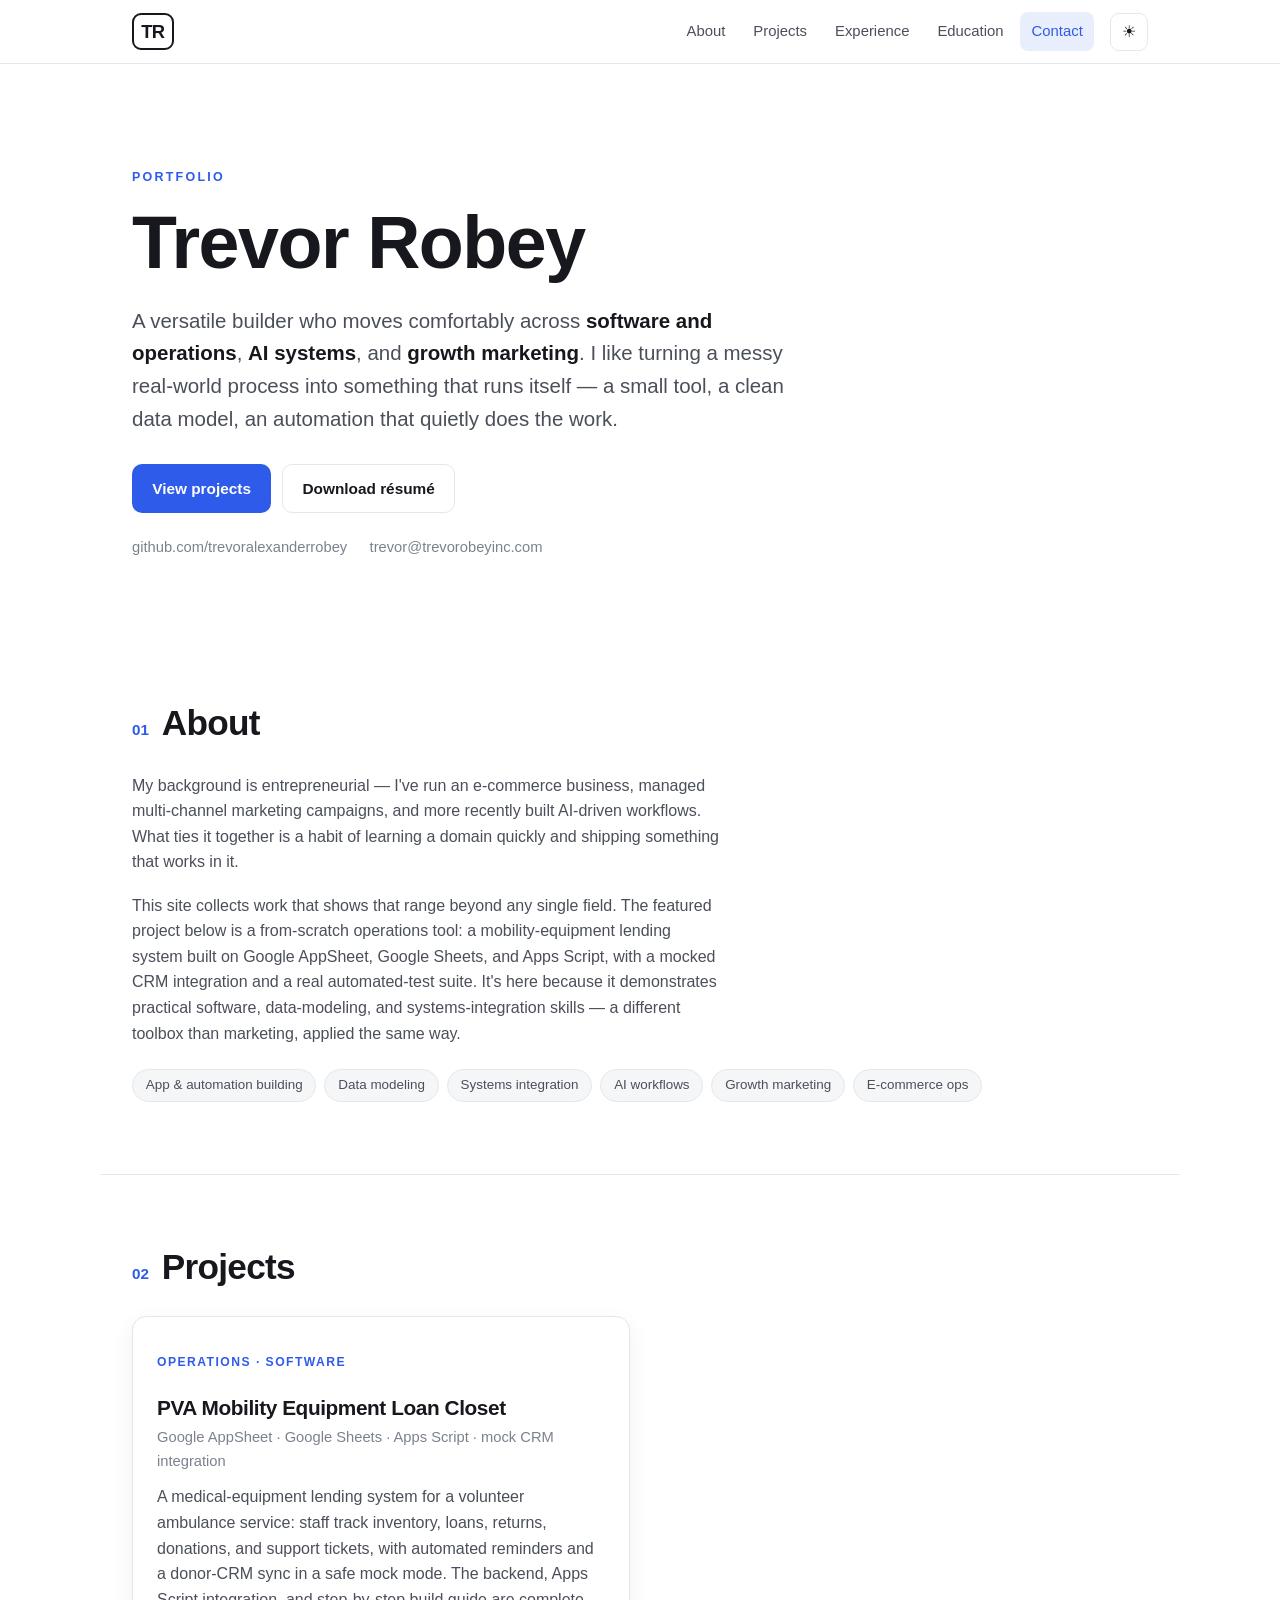
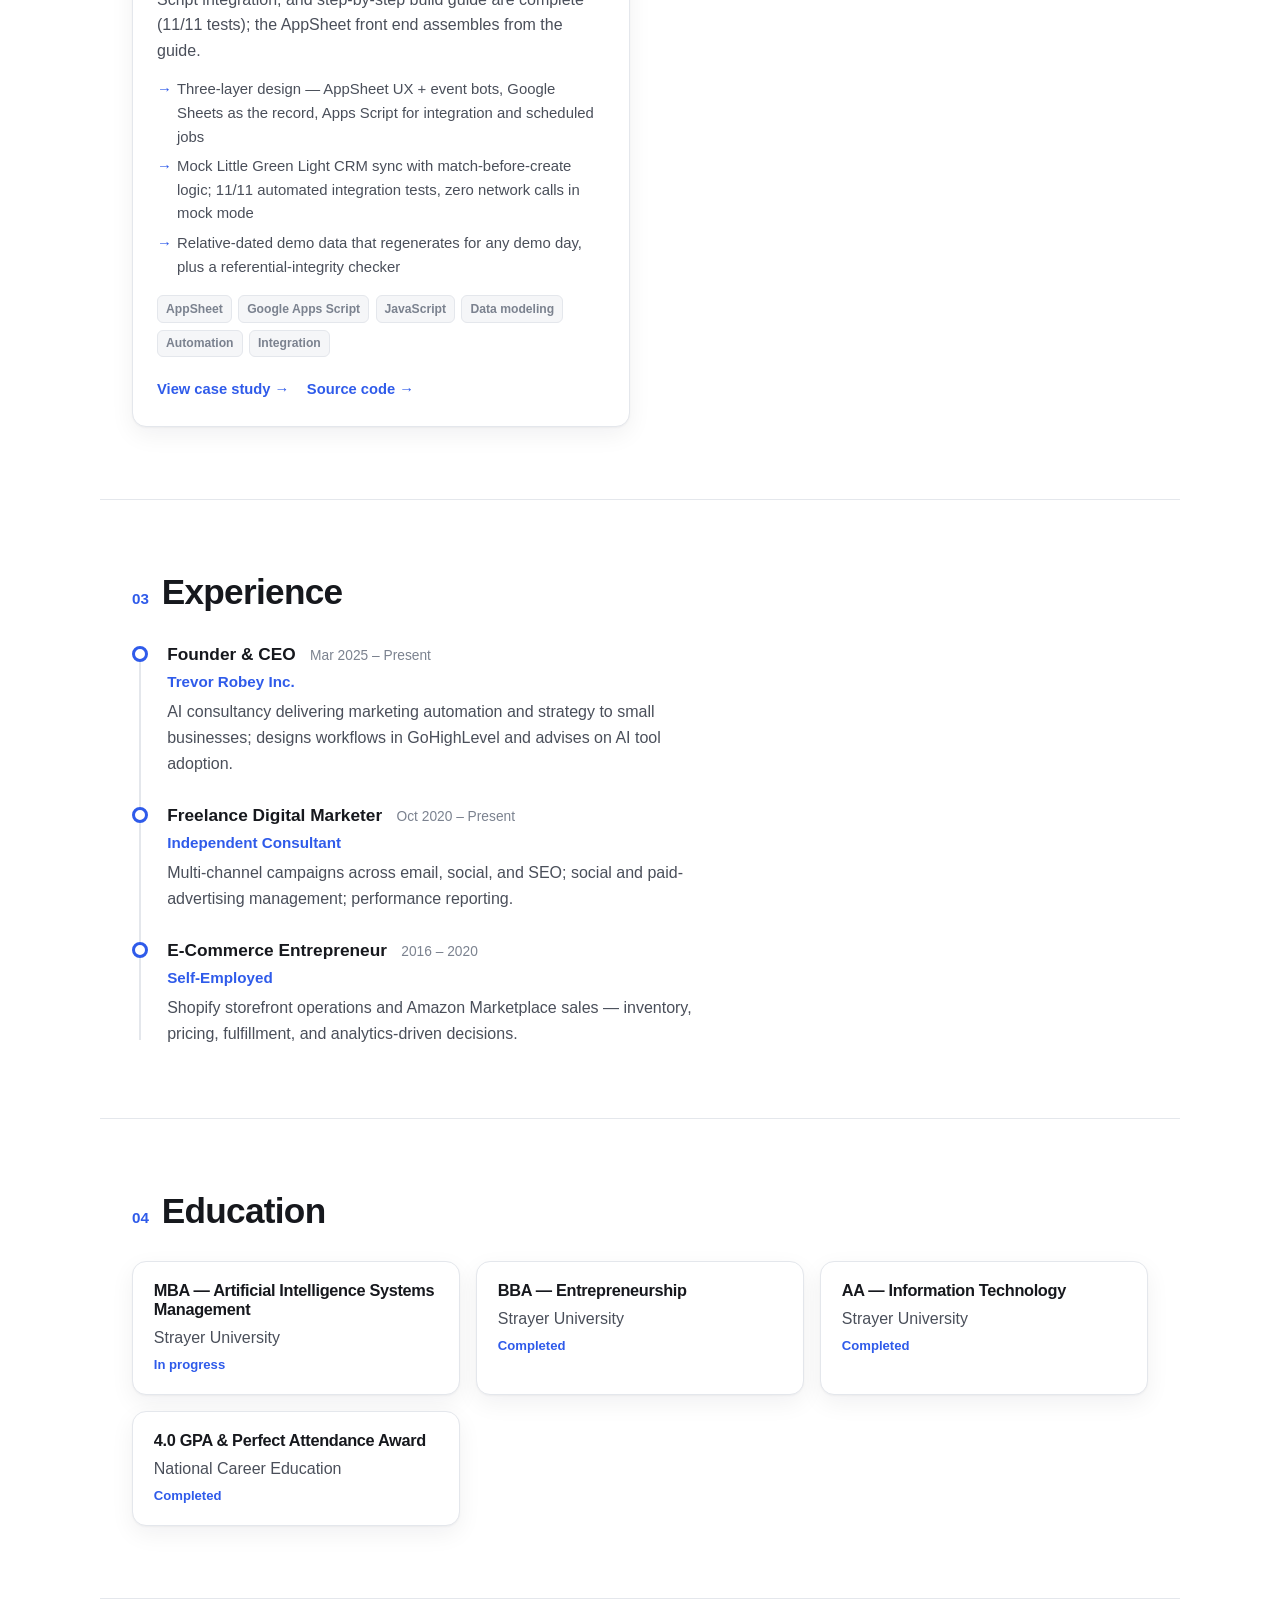
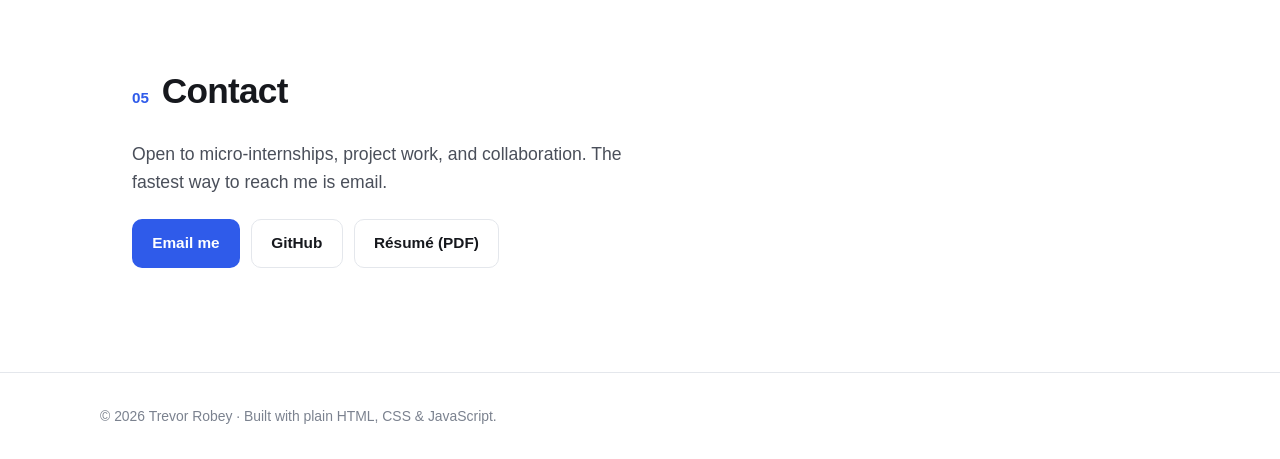
==== commit 5f11839f: "Contact links: send the email links to trevor@trevorobeyinc.com The previous address no longer recei" ====
--- a/index.html
+++ b/index.html
@@ -51,7 +51,7 @@
         </div>
         <ul class="hero__meta" aria-label="Quick links">
           <li><a href="https://github.com/trevoralexanderrobey" target="_blank" rel="noopener">github.com/trevoralexanderrobey</a></li>
-          <li><a href="mailto:trevoralexanderrobey@gmail.com">trevoralexanderrobey@gmail.com</a></li>
+          <li><a href="mailto:trevor@trevorobeyinc.com">trevor@trevorobeyinc.com</a></li>
         </ul>
       </div>
     </section>
@@ -204,7 +204,7 @@
       <div class="contact reveal">
         <p class="contact__lede">Open to micro-internships, project work, and collaboration. The fastest way to reach me is email.</p>
         <div class="contact__links">
-          <a class="btn btn--primary" href="mailto:trevoralexanderrobey@gmail.com">Email me</a>
+          <a class="btn btn--primary" href="mailto:trevor@trevorobeyinc.com">Email me</a>
           <a class="btn btn--ghost" href="https://github.com/trevoralexanderrobey" target="_blank" rel="noopener">GitHub</a>
           <a class="btn btn--ghost" href="assets/Trevor-Robey-Resume.pdf" target="_blank" rel="noopener">Résumé (PDF)</a>
         </div>
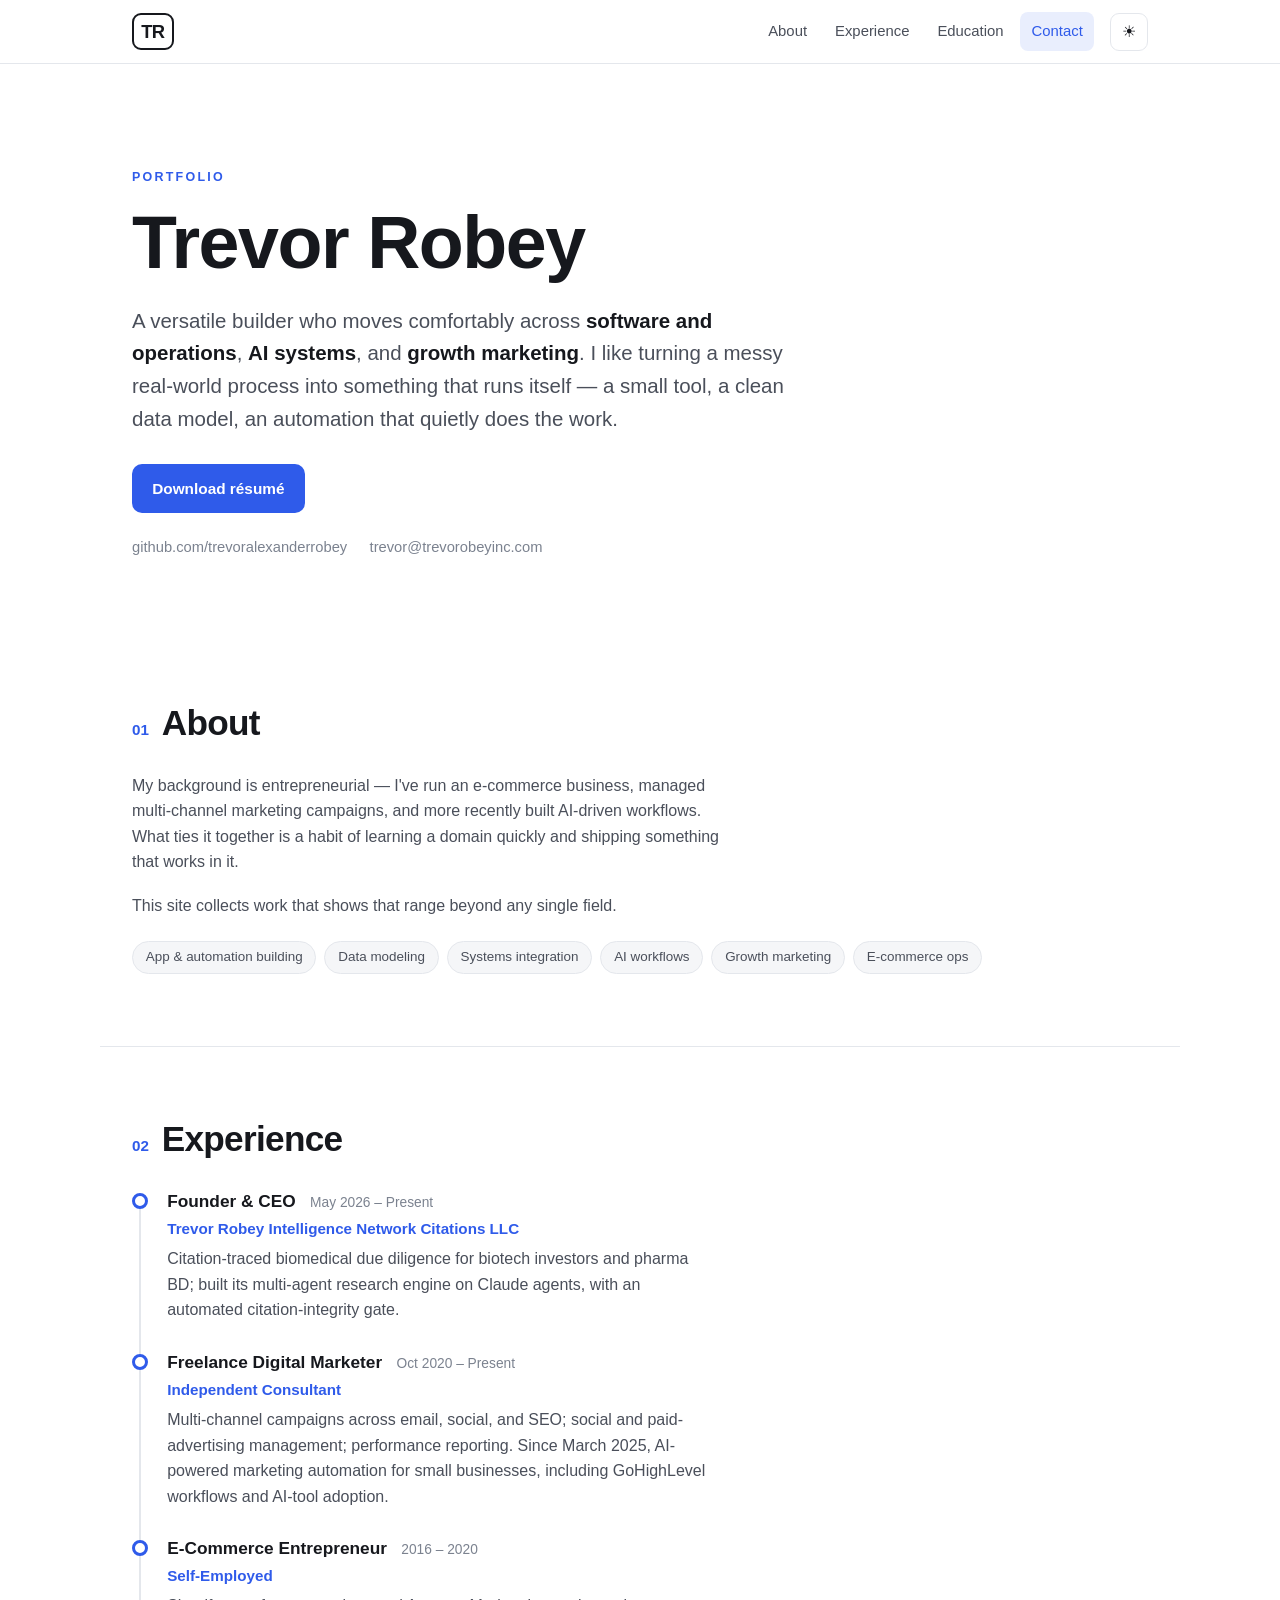
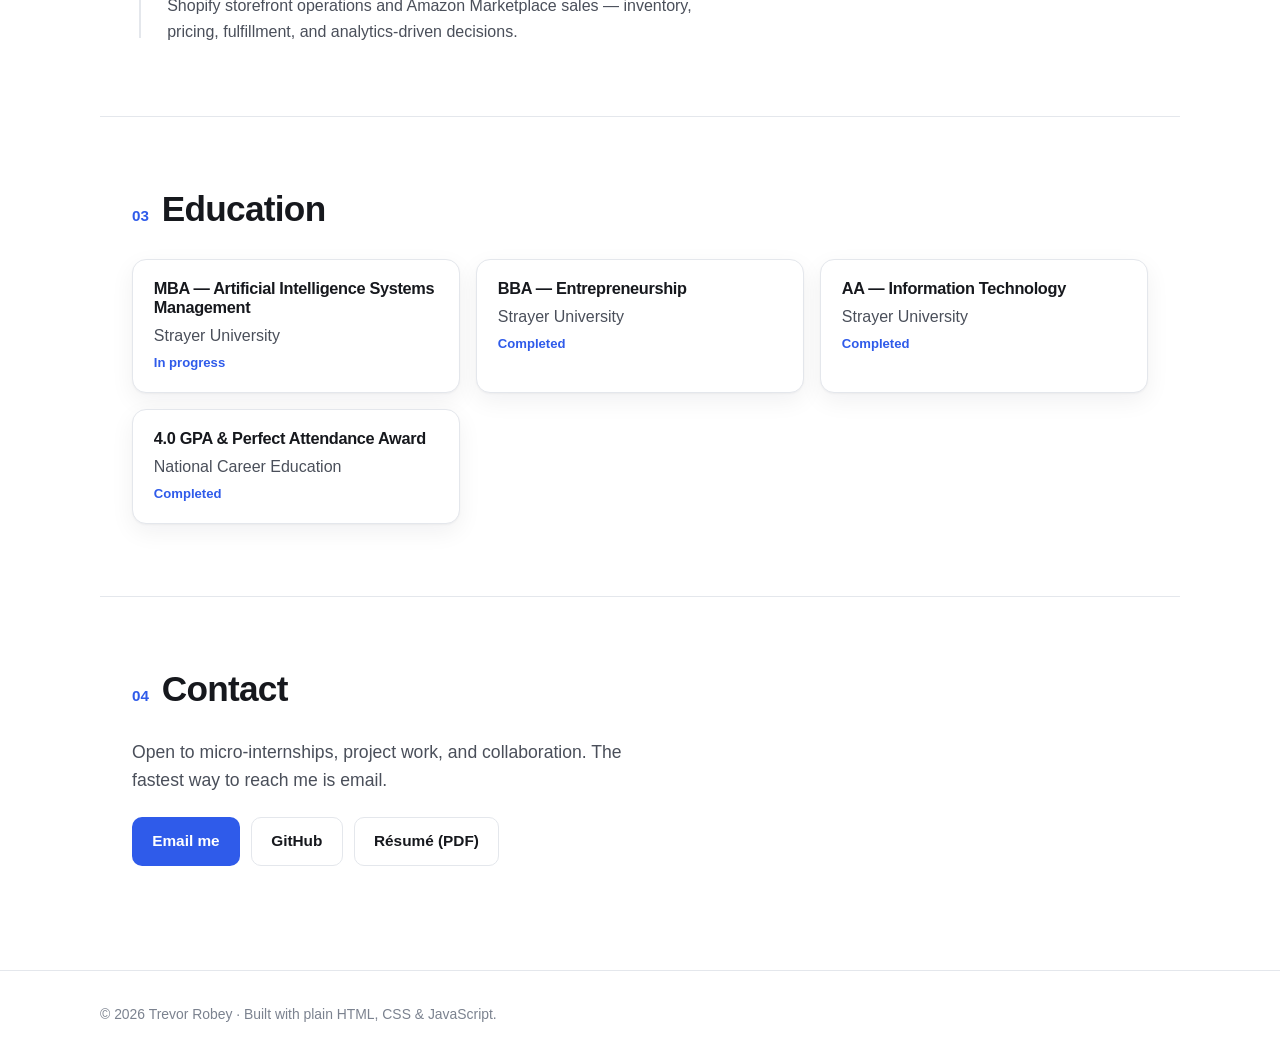
==== commit c99f6d62: "Remove the PVA project from the page; legal name; experience matches the canon - index.html: the PVA" ====
--- a/index.html
+++ b/index.html
@@ -4,7 +4,7 @@
   <meta charset="UTF-8" />
   <meta name="viewport" content="width=device-width, initial-scale=1.0" />
   <title>Trevor Robey — Portfolio</title>
-  <meta name="description" content="Trevor Robey — a versatile builder across software, operations, AI systems, marketing, and e-commerce. Selected projects and background." />
+  <meta name="description" content="Trevor Robey — a versatile builder across software, operations, AI systems, marketing, and e-commerce. Background and experience." />
   <meta name="color-scheme" content="light dark" />
   <link rel="icon" type="image/svg+xml" href="assets/favicon.svg" />
   <link rel="stylesheet" href="css/style.css" />
@@ -17,7 +17,6 @@
       <a class="nav__brand" href="#top" aria-label="Home">TR</a>
       <nav class="nav__links" id="nav-links" aria-label="Primary">
         <a href="#about">About</a>
-        <a href="#projects">Projects</a>
         <a href="#experience">Experience</a>
         <a href="#education">Education</a>
         <a href="#contact">Contact</a>
@@ -46,8 +45,7 @@
           quietly does the work.
         </p>
         <div class="hero__cta">
-          <a class="btn btn--primary" href="#projects">View projects</a>
-          <a class="btn btn--ghost" href="assets/Trevor-Robey-Resume.pdf" target="_blank" rel="noopener">Download résumé</a>
+          <a class="btn btn--primary" href="assets/Trevor-Robey-Resume.pdf" target="_blank" rel="noopener">Download résumé</a>
         </div>
         <ul class="hero__meta" aria-label="Quick links">
           <li><a href="https://github.com/trevoralexanderrobey" target="_blank" rel="noopener">github.com/trevoralexanderrobey</a></li>
@@ -69,11 +67,7 @@
           a domain quickly and shipping something that works in it.
         </p>
         <p>
-          This site collects work that shows that range beyond any single field. The featured project below is a
-          from-scratch operations tool: a mobility-equipment lending system built on Google AppSheet, Google Sheets,
-          and Apps Script, with a mocked CRM integration and a real automated-test suite. It's here because it
-          demonstrates practical software, data-modeling, and systems-integration skills — a different toolbox than
-          marketing, applied the same way.
+          This site collects work that shows that range beyond any single field.
         </p>
         <ul class="about__tags" aria-label="Areas of focus">
           <li>App &amp; automation building</li>
@@ -86,64 +80,19 @@
       </div>
     </section>
 
-    <!-- PROJECTS -->
-    <section class="section" id="projects" aria-labelledby="projects-h">
-      <div class="section__head reveal">
-        <span class="section__num">02</span>
-        <h2 id="projects-h">Projects</h2>
-      </div>
-      <!-- Project data. Add a project by appending an object to this array. -->
-      <script id="projects-data" type="application/json">
-      {
-        "projects": [
-          {
-            "eyebrow": "Operations · Software",
-            "title": "PVA Mobility Equipment Loan Closet",
-            "subtitle": "Google AppSheet · Google Sheets · Apps Script · mock CRM integration",
-            "description": "A medical-equipment lending system for a volunteer ambulance service: staff track inventory, loans, returns, donations, and support tickets, with automated reminders and a donor-CRM sync in a safe mock mode. The backend, Apps Script integration, and step-by-step build guide are complete (11/11 tests); the AppSheet front end assembles from the guide.",
-            "highlights": [
-              "Three-layer design — AppSheet UX + event bots, Google Sheets as the record, Apps Script for integration and scheduled jobs",
-              "Mock Little Green Light CRM sync with match-before-create logic; 11/11 automated integration tests, zero network calls in mock mode",
-              "Relative-dated demo data that regenerates for any demo day, plus a referential-integrity checker"
-            ],
-            "tags": ["AppSheet", "Google Apps Script", "JavaScript", "Data modeling", "Automation", "Integration"],
-            "links": [
-              { "label": "View case study", "href": "projects/pva-loan-closet.html" },
-              { "label": "Source code", "href": "https://github.com/trevoralexanderrobey/pva-loan-closet" }
-            ]
-          }
-        ]
-      }
-      </script>
-
-      <div class="projects" id="projects-grid" aria-live="polite">
-        <!-- JS replaces this with cards from #projects-data. Static card = no-JS fallback. -->
-        <article class="project">
-          <p class="project__eyebrow">Operations · Software</p>
-          <h3 class="project__title">PVA Mobility Equipment Loan Closet</h3>
-          <p class="project__subtitle">Google AppSheet · Google Sheets · Apps Script · mock CRM integration</p>
-          <p class="project__desc">A medical-equipment lending system for a volunteer ambulance service, with automated reminders and a donor-CRM sync in a safe mock mode. Backend, Apps Script integration, and build guide complete (11/11 tests); the AppSheet front end assembles from the guide.</p>
-          <div class="project__links">
-            <a href="projects/pva-loan-closet.html">View case study →</a>
-            <a href="https://github.com/trevoralexanderrobey/pva-loan-closet" target="_blank" rel="noopener">Source code →</a>
-          </div>
-        </article>
-      </div>
-    </section>
-
     <!-- EXPERIENCE -->
     <section class="section" id="experience" aria-labelledby="experience-h">
       <div class="section__head reveal">
-        <span class="section__num">03</span>
+        <span class="section__num">02</span>
         <h2 id="experience-h">Experience</h2>
       </div>
       <ol class="timeline">
         <li class="timeline__item reveal">
           <div class="timeline__dot" aria-hidden="true"></div>
           <div class="timeline__body">
-            <div class="timeline__meta"><span class="timeline__role">Founder &amp; CEO</span><span class="timeline__dates">Mar 2025 – Present</span></div>
-            <p class="timeline__org">Trevor Robey Inc.</p>
-            <p class="timeline__desc">AI consultancy delivering marketing automation and strategy to small businesses; designs workflows in GoHighLevel and advises on AI tool adoption.</p>
+            <div class="timeline__meta"><span class="timeline__role">Founder &amp; CEO</span><span class="timeline__dates">May 2026 – Present</span></div>
+            <p class="timeline__org">Trevor Robey Intelligence Network Citations LLC</p>
+            <p class="timeline__desc">Citation-traced biomedical due diligence for biotech investors and pharma BD; built its multi-agent research engine on Claude agents, with an automated citation-integrity gate.</p>
           </div>
         </li>
         <li class="timeline__item reveal">
@@ -151,7 +100,7 @@
           <div class="timeline__body">
             <div class="timeline__meta"><span class="timeline__role">Freelance Digital Marketer</span><span class="timeline__dates">Oct 2020 – Present</span></div>
             <p class="timeline__org">Independent Consultant</p>
-            <p class="timeline__desc">Multi-channel campaigns across email, social, and SEO; social and paid-advertising management; performance reporting.</p>
+            <p class="timeline__desc">Multi-channel campaigns across email, social, and SEO; social and paid-advertising management; performance reporting. Since March 2025, AI-powered marketing automation for small businesses, including GoHighLevel workflows and AI-tool adoption.</p>
           </div>
         </li>
         <li class="timeline__item reveal">
@@ -168,7 +117,7 @@
     <!-- EDUCATION -->
     <section class="section" id="education" aria-labelledby="education-h">
       <div class="section__head reveal">
-        <span class="section__num">04</span>
+        <span class="section__num">03</span>
         <h2 id="education-h">Education</h2>
       </div>
       <div class="edu">
@@ -198,7 +147,7 @@
     <!-- CONTACT -->
     <section class="section section--contact" id="contact" aria-labelledby="contact-h">
       <div class="section__head reveal">
-        <span class="section__num">05</span>
+        <span class="section__num">04</span>
         <h2 id="contact-h">Contact</h2>
       </div>
       <div class="contact reveal">
